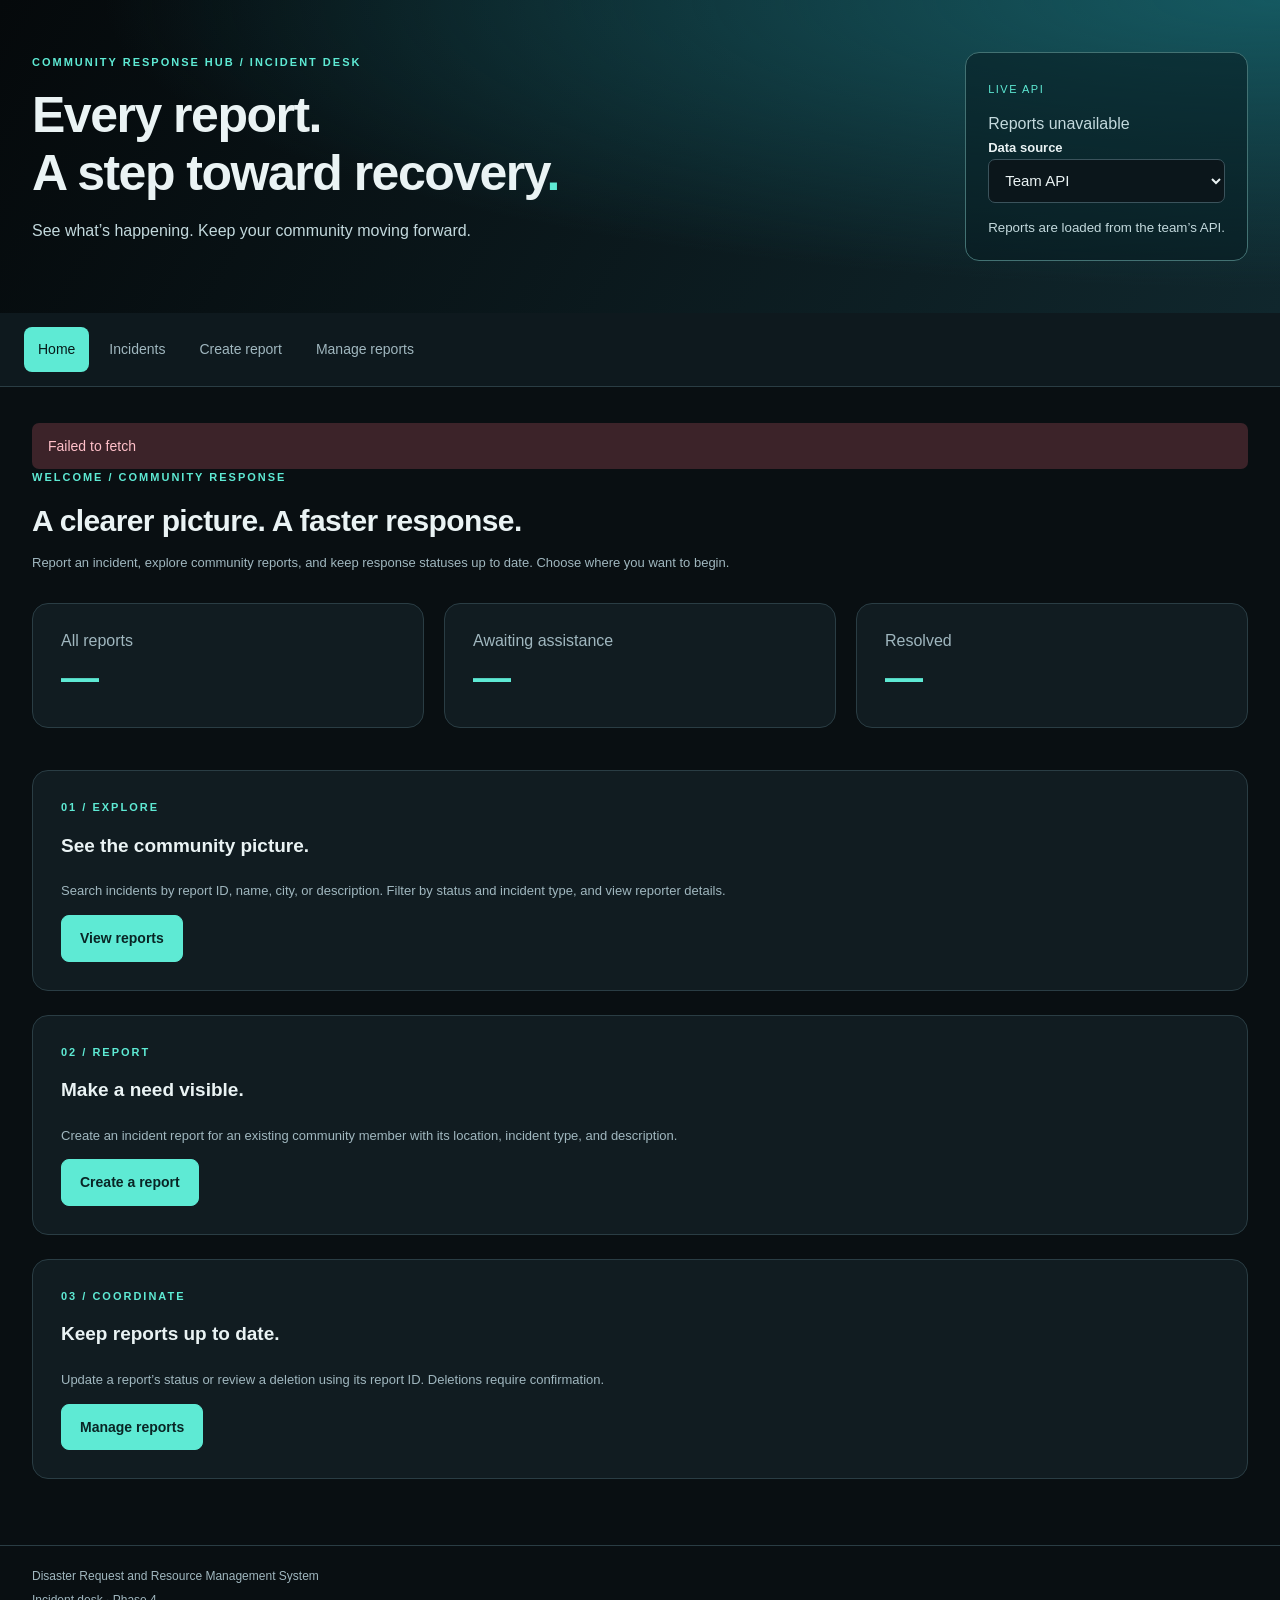
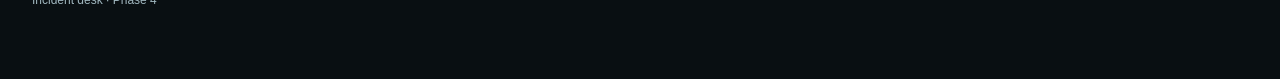
==== frontend/index.html @ 05383201 "Update index.html" ====
<!doctype html>
<html lang="en">
<head>
  <meta charset="UTF-8" />
  <meta name="viewport" content="width=device-width, initial-scale=1" />
  <meta name="color-scheme" content="dark" />
  <title>Disaster Response | Incident Desk</title>
  <link rel="stylesheet" href="style.css" />
  <script type="module" src="main.js"></script>
</head>

<body>
  <a href="#main" class="skip-link">Skip to content</a>

  <header class="hero">
    <div class="hero-inner">
      <div>
        <p class="eyebrow">COMMUNITY RESPONSE HUB / INCIDENT DESK</p>
        <h1>Every report.<br />A step toward recovery<span>.</span></h1>
        <p>See what’s happening. Keep your community moving forward.</p>
      </div>

      <div class="mode-card">
        <span id="mode-badge" class="mode-badge">LIVE API</span>
        <p id="connection" role="status">Connecting…</p>
        <label for="mode">Data source</label>
        <select id="mode">
          <option value="live">Team API</option>
          <option value="demo">Sample preview</option>
        </select>
        <small id="mode-note">Reports are loaded from the team’s API.</small>
      </div>
    </div>
  </header>

  <nav class="navigation" aria-label="Main navigation">
    <div class="nav-inner">
      <button data-screen="home" aria-current="page">Home</button>
      <button data-screen="browse">Incidents</button>
      <button data-screen="create">Create report</button>
      <button data-screen="manage">Manage reports</button>
    </div>
  </nav>

  <main id="main" tabindex="-1">
    <p id="notice" class="message" role="status" hidden></p>
    <p id="error" class="message error" role="alert" hidden></p>

    <!-- HOME -->
    <section id="home" class="screen" aria-labelledby="home-title">
      <p class="eyebrow">WELCOME / COMMUNITY RESPONSE</p>
      <h2 id="home-title">A clearer picture. A faster response.</h2>
      <p class="home-intro muted">
        Report an incident, explore community reports, and keep response
        statuses up to date. Choose where you want to begin.
      </p>

      <div class="stats-grid" aria-label="Incident overview">
        <div class="stat-card">
          <span>All reports</span>
          <strong id="total">—</strong>
        </div>
        <div class="stat-card">
          <span>Awaiting assistance</span>
          <strong id="pending">—</strong>
        </div>
        <div class="stat-card">
          <span>Resolved</span>
          <strong id="resolved">—</strong>
        </div>
      </div>

      <div class="home-actions">
        <article class="panel home-action">
          <p class="eyebrow">01 / EXPLORE</p>
          <h3>See the community picture.</h3>
          <p class="muted">
            Search incidents by report ID, name, city, or description.
            Filter by status and incident type, and view reporter details.
          </p>
          <button class="primary-button" data-screen="browse">
            View reports
          </button>
        </article>

        <article class="panel home-action">
          <p class="eyebrow">02 / REPORT</p>
          <h3>Make a need visible.</h3>
          <p class="muted">
            Create an incident report for an existing community member
            with its location, incident type, and description.
          </p>
          <button class="primary-button" data-screen="create">
            Create a report
          </button>
        </article>

        <article class="panel home-action">
          <p class="eyebrow">03 / COORDINATE</p>
          <h3>Keep reports up to date.</h3>
          <p class="muted">
            Update a report’s status or review a deletion using its
            report ID. Deletions require confirmation.
          </p>
          <button class="primary-button" data-screen="manage">
            Manage reports
          </button>
        </article>
      </div>
    </section>

    <!-- READ AND SEARCH -->
    <section id="browse" class="screen" hidden>
      <div class="section-heading">
        <div>
          <p class="eyebrow">01 / COMMUNITY OVERVIEW</p>
          <h2>Incident reports</h2>
          <p class="muted">
            Reports and the community members behind them.
          </p>
        </div>
        <button id="refresh" class="secondary-button">
          Refresh reports
        </button>
      </div>

      <form id="filters" class="filter-bar">
        <label>
          Search reports
          <input
            id="query"
            type="search"
            placeholder="Report ID, name, city or description"
          />
        </label>

        <label>
          Status
          <select id="status-filter">
            <option value="">All statuses</option>
          </select>
        </label>

        <label>
          Incident type
          <select id="type-filter">
            <option value="">All types</option>
          </select>
        </label>

        <button type="reset" class="secondary-button">Clear</button>
      </form>

      <p id="count" class="muted" aria-live="polite"></p>

      <div class="table-wrap">
        <table>
          <caption class="sr-only">
            Incident reports with community member details
          </caption>
          <thead>
            <tr>
              <th>Report</th>
              <th>Community member</th>
              <th>Location</th>
              <th>Status</th>
              <th>Actions</th>
            </tr>
          </thead>
          <tbody id="rows"></tbody>
        </table>
      </div>
    </section>

    <!-- CREATE -->
    <section id="create" class="screen" hidden>
      <p class="eyebrow">02 / REPORT AN INCIDENT</p>
      <h2>Make it visible.</h2>
      <p class="muted">
        Choose an existing community member and tell us where help is needed.
      </p>
      <p class="write-note message"></p>

      <form id="create-form" class="panel">
        <div class="form-grid">
          <label>
            Community member
            <select name="member_id" id="member" required>
              <option value="">Loading members…</option>
            </select>
          </label>

          <label>
            Incident type
            <select name="type" id="create-type" required></select>
          </label>

          <label>
            Street address
            <input
              name="address"
              required
              maxlength="300"
              autocomplete="street-address"
            />
          </label>

          <label>
            City
            <input
              name="city"
              required
              maxlength="100"
              autocomplete="address-level2"
            />
          </label>

          <label>
            State
            <input
              name="state"
              required
              maxlength="100"
              autocomplete="address-level1"
            />
          </label>

          <label>
            Latitude
            <input
              name="latitude"
              type="number"
              step="any"
              min="-90"
              max="90"
              required
              placeholder="37.2296"
            />
          </label>

          <label>
            Longitude
            <input
              name="longitude"
              type="number"
              step="any"
              min="-180"
              max="180"
              required
              placeholder="-80.4139"
            />
          </label>

          <label>
            Image URL (optional)
            <input
              name="image_url"
              type="url"
              placeholder="https://example.com/photo.jpg"
            />
          </label>

          <label class="full">
            Description
            <textarea
              name="description"
              required
              maxlength="5000"
              rows="4"
            ></textarea>
          </label>
        </div>

        <p class="muted">
          New reports start as Pending Assistance.
          Coordinates use decimal degrees.
        </p>

        <button type="submit" class="primary-button" data-write>
          Create report
        </button>
      </form>
    </section>

    <!-- UPDATE AND DELETE -->
    <section id="manage" class="screen" hidden>
      <p class="eyebrow">03 / COORDINATOR WORKSPACE</p>
      <h2>Keep the response moving.</h2>
      <p class="muted">
        Update a report’s status or delete a report using its ID.
      </p>
      <p class="write-note message"></p>

      <div class="manage-grid">
        <form id="update-form" class="panel">
          <h3>Update report status</h3>

          <label>
            Report ID
            <input
              name="report_id"
              type="number"
              min="1"
              step="1"
              required
            />
          </label>

          <label>
            New status
            <select name="status" id="update-status" required></select>
          </label>

          <p class="muted">Only the status will change.</p>

          <button type="submit" class="primary-button" data-write>
            Save status
          </button>
        </form>

        <form id="delete-form" class="panel danger-panel">
          <h3>Delete a report</h3>

          <label>
            Report ID
            <input
              name="report_id"
              type="number"
              min="1"
              step="1"
              required
            />
          </label>

          <p class="muted">
            Deletion also removes linked help requests under the current
            database rules. You’ll confirm before deleting.
          </p>

          <button type="submit" class="delete-button" data-write>
            Review deletion
          </button>
        </form>
      </div>
    </section>

    <noscript>
      <p class="message error">
        Enable JavaScript to use the incident desk.
      </p>
    </noscript>
  </main>

  <!-- REPORT DETAILS -->
  <dialog id="details" aria-labelledby="details-title">
    <div class="dialog-heading">
      <h2 id="details-title">Report details</h2>
      <button id="close-details" class="secondary-button">Close</button>
    </div>
    <div id="details-body"></div>
  </dialog>

  <!-- DELETE CONFIRMATION -->
  <dialog id="confirm" aria-labelledby="confirm-title">
    <p class="eyebrow">PLEASE CONFIRM</p>
    <h2 id="confirm-title">Delete incident report?</h2>
    <p id="delete-description"></p>
    <p>Linked help requests will also be deleted. This cannot be undone.</p>
    <p id="delete-error" class="message error" role="alert" hidden></p>

    <div class="form-actions">
      <button id="cancel-delete" class="secondary-button" autofocus>
        Cancel
      </button>
      <button id="confirm-delete" class="delete-button">
        Delete report
      </button>
    </div>
  </dialog>

  <footer>
    <p>Disaster Request and Resource Management System</p>
    <p id="footer-mode">Incident desk · Phase 4</p>
  </footer>
</body>
</html>
---- frontend/style.css ----
:root {
  color-scheme: dark;
  --bg: #090f12;
  --surface: #111c21;
  --border: #2a3d44;
  --text: #eaf3f4;
  --muted: #a0b7bf;
  --teal: #5eead4;
}
* {
  box-sizing: border-box;
}
body {
  margin: 0;
  background: var(--bg);
  color: var(--text);
  font:
    16px/1.6 "Segoe UI",
    Arial,
    sans-serif;
}
button,
input,
select,
textarea {
  font: inherit;
}
button {
  cursor: pointer;
}
a {
  color: var(--teal);
}
button:focus-visible,
input:focus-visible,
select:focus-visible,
textarea:focus-visible,
a:focus-visible {
  outline: 3px solid var(--teal);
  outline-offset: 4px;
}
[hidden] {
  display: none !important;
}
.skip-link {
  position: absolute;
  top: -100px;
  left: 16px;
  background: var(--surface);
  padding: 12px;
  z-index: 10;
}
.skip-link:focus {
  top: 12px;
}
.hero {
  background:
    radial-gradient(ellipse at 100% 0%, #155961, transparent 65%),
    linear-gradient(120deg, #05090b, #10272d);
}
.hero-inner {
  max-width: 1280px;
  margin: auto;
  padding: 52px 32px;
  display: flex;
  align-items: center;
  justify-content: space-between;
  gap: 36px;
}
.eyebrow {
  font-size: 11px;
  font-weight: 700;
  letter-spacing: 2px;
  color: var(--teal);
  margin: 0 0 14px;
}
.hero h1 {
  font-size: clamp(32px, 4vw, 50px);
  letter-spacing: -1.5px;
  line-height: 1.16;
  margin: 0;
}
.hero h1 span {
  color: var(--teal);
}
.hero p:not(.eyebrow) {
  color: #c3d9dd;
  max-width: 570px;
}
.mode-card {
  min-width: 225px;
  padding: 22px;
  border: 1px solid #437273;
  border-radius: 14px;
  background: #071b2190;
}
.mode-card p {
  margin: 10px 0 2px;
}
.mode-card small {
  display: block;
  color: #c3d9dd;
}
.mode-badge {
  color: var(--teal);
  font-size: 11px;
  letter-spacing: 1.5px;
}
.mode-card .text-button {
  padding: 10px 0 0;
}
.navigation {
  background: #0e191e;
  border-bottom: 1px solid var(--border);
}
.nav-inner {
  max-width: 1280px;
  margin: auto;
  padding: 14px 24px;
  display: flex;
  flex-wrap: wrap;
  gap: 6px;
}
.navigation button {
  border: 0;
  border-radius: 8px;
  background: transparent;
  color: var(--muted);
  padding: 11px 14px;
  font-size: 14px;
}
.navigation button:hover {
  background: #183137;
  color: var(--text);
}
.navigation button.active {
  background: #173c3c;
  color: var(--teal);
  font-weight: 600;
}
main {
  max-width: 1280px;
  margin: 36px auto;
  padding: 0 32px;
  min-height: 360px;
}
.section-heading,
.panel-heading {
  display: flex;
  justify-content: space-between;
  align-items: center;
  gap: 24px;
  flex-wrap: wrap;
  margin-bottom: 24px;
}
.section-heading .eyebrow {
  margin-bottom: 7px;
}
h2 {
  font-size: 28px;
  line-height: 1.3;
  letter-spacing: -0.6px;
  margin: 0 0 8px;
}
h3 {
  font-size: 19px;
  margin: 0 0 20px;
}
.section-heading p:not(.eyebrow) {
  color: var(--muted);
  margin: 0;
}
.panel {
  padding: 28px;
  margin-top: 24px;
  border: 1px solid var(--border);
  border-radius: 14px;
  background: var(--surface);
  min-width: 0;
  overflow-wrap: anywhere;
}
.panel-heading h3 {
  margin: 0;
}
.two-columns,
.post-grid {
  display: grid;
  grid-template-columns: 1fr 1fr;
  gap: 24px;
}
.two-columns .panel,
.post-grid .panel {
  margin-top: 0;
}
.post-grid {
  margin-top: 24px;
}
.stats {
  display: grid;
  grid-template-columns: repeat(4, 1fr);
  gap: 16px;
}
.stat {
  padding: 22px;
  border: 1px solid var(--border);
  border-radius: 12px;
  background: var(--surface);
}
.stat strong {
  display: block;
  font-size: 30px;
  line-height: 1.3;
  font-variant-numeric: tabular-nums;
}
.stat span {
  color: var(--muted);
  font-size: 13px;
}
.primary-button,
.secondary-button,
.delete-button {
  padding: 11px 18px;
  border-radius: 8px;
  font-size: 14px;
  font-weight: 600;
  min-height: 44px;
}
.primary-button {
  background: var(--teal);
  color: #092525;
  border: 1px solid var(--teal);
}
.primary-button:hover {
  background: #a2f7e7;
}
.secondary-button {
  background: #16272d;
  border: 1px solid #3d5961;
  color: #b8eae2;
}
.secondary-button:hover {
  background: #244149;
}
.delete-button {
  background: #3a2027;
  border: 1px solid #854c57;
  color: #ffd0d5;
}
.delete-button:hover {
  background: #502b33;
}
.text-button {
  background: none;
  border: 0;
  color: var(--teal);
  padding: 8px;
  font-size: 13px;
  min-height: 36px;
}
button:disabled {
  opacity: 0.45;
  cursor: not-allowed;
}
.form-actions {
  display: flex;
  gap: 12px;
  flex-wrap: wrap;
  align-items: center;
}
label {
  display: flex;
  flex-direction: column;
  gap: 8px;
  font-size: 13px;
  font-weight: 600;
  min-width: 0;
}
input,
select,
textarea {
  width: 100%;
  min-width: 0;
  border: 1px solid #3b535c;
  background: #0b161b;
  border-radius: 7px;
  color: var(--text);
  padding: 11px 12px;
  font-size: 15px;
  font-weight: 400;
  min-height: 44px;
}
input::placeholder,
textarea::placeholder {
  color: #93aab3;
}
textarea {
  resize: vertical;
}
.form-grid {
  display: grid;
  grid-template-columns: repeat(2, minmax(0, 1fr));
  gap: 20px;
  margin-bottom: 22px;
}
.full-width {
  grid-column: 1/-1;
}
fieldset {
  border: 0;
  padding: 0;
  margin: 0 0 28px;
}
legend {
  font-size: 17px;
  font-weight: 600;
  margin-bottom: 18px;
  padding: 0;
}
.filters {
  display: flex;
  align-items: flex-end;
  flex-wrap: wrap;
  gap: 16px;
  margin-bottom: 20px;
}
.filters label {
  flex: 1 1 170px;
}
.filters label:first-child {
  flex: 2 1 240px;
}
.checkbox-label {
  flex-direction: row;
  align-items: center;
  gap: 10px;
  margin: 16px 0;
}
.checkbox-label input {
  width: 18px;
  height: 18px;
  min-height: 0;
  accent-color: var(--teal);
}
.compact-label {
  min-width: 200px;
}
.muted,
.post-meta {
  color: var(--muted);
  font-size: 13px;
}
.message {
  padding: 12px 16px;
  border-radius: 7px;
  background: #14382f;
  color: #a0f5d6;
  font-size: 14px;
  margin: 18px 0 0;
  overflow-wrap: anywhere;
}
.message.error {
  background: #3c2329;
  color: #ffc0c9;
}
.message:empty {
  display: none;
}
.table-wrapper {
  overflow-x: auto;
}
table {
  width: 100%;
  border-collapse: collapse;
  text-align: left;
  font-size: 14px;
}
th,
td {
  padding: 17px 12px;
  border-bottom: 1px solid var(--border);
  vertical-align: top;
}
th {
  color: var(--muted);
  font-size: 11px;
  text-transform: uppercase;
  letter-spacing: 0.7px;
}
td small {
  display: block;
  color: var(--muted);
  margin-top: 4px;
}
tbody tr:hover {
  background: #172930;
}
tbody tr:last-child td {
  border-bottom: 0;
}
.status {
  display: inline-block;
  padding: 5px 9px;
  border-radius: 5px;
  font-size: 11px;
  font-weight: 600;
}
.status-pending {
  background: #48361b;
  color: #ffe0a0;
}
.status-requested {
  background: #203c54;
  color: #bce0ff;
}
.status-responding {
  background: #392e52;
  color: #e1d0ff;
}
.status-resolved {
  background: #163e34;
  color: #8ef0d4;
}
.empty {
  color: var(--muted);
  padding: 24px 0;
}
.post-content {
  white-space: pre-wrap;
}
dialog {
  color: var(--text);
  background: var(--surface);
  border: 1px solid #47616a;
  border-radius: 16px;
  padding: 28px;
  width: min(680px, calc(100% - 32px));
  max-height: 85vh;
  overflow: auto;
  box-shadow: 0 24px 90px #0008;
}
dialog::backdrop {
  background: #000a;
  backdrop-filter: blur(3px);
}
.dialog-heading {
  display: flex;
  justify-content: space-between;
  align-items: center;
  gap: 20px;
  margin-bottom: 20px;
}
.dialog-heading h2 {
  font-size: 22px;
  margin: 0;
}
.details-list {
  display: grid;
  grid-template-columns: 150px 1fr;
  gap: 12px 18px;
  margin: 0;
}
.details-list dt {
  color: var(--muted);
  font-size: 13px;
}
.details-list dd {
  margin: 0;
  overflow-wrap: anywhere;
  white-space: pre-wrap;
}
.detail-section {
  margin-top: 24px;
  padding-top: 18px;
  border-top: 1px solid var(--border);
}
footer {
  max-width: 1280px;
  margin: 36px auto;
  padding: 16px 32px 28px;
  border-top: 1px solid var(--border);
  color: var(--muted);
  font-size: 12px;
}
footer p {
  margin: 5px 0;
}
@media (max-width: 950px) {
  .hero-inner {
    padding: 36px 24px;
    gap: 24px;
  }
  .mode-card {
    min-width: 200px;
  }
  .stats {
    grid-template-columns: repeat(2, 1fr);
  }
  .two-columns {
    grid-template-columns: 1fr;
  }
  .nav-inner {
    padding: 12px 16px;
  }
  main {
    padding: 0 24px;
  }
}
@media (max-width: 650px) {
  .hero-inner {
    flex-direction: column;
    align-items: flex-start;
    padding: 32px 20px;
  }
  .mode-card {
    width: 100%;
  }
  .hero h1 {
    font-size: 34px;
  }
  .navigation button {
    padding: 10px 12px;
    min-height: 44px;
  }
  main {
    padding: 0 16px;
    margin-top: 28px;
  }
  h2 {
    font-size: 24px;
  }
  .panel {
    padding: 20px;
  }
  .post-grid,
  .form-grid {
    grid-template-columns: 1fr;
  }
  .stats {
    gap: 10px;
  }
  .stat {
    padding: 16px;
  }
  .filters {
    flex-direction: column;
    align-items: stretch;
  }
  .filters label,
  .filters label:first-child {
    flex: auto;
  }
  .compact-label {
    width: 100%;
    min-width: 0;
  }
  input,
  select,
  textarea {
    font-size: 16px;
  }
  .details-list {
    grid-template-columns: 1fr;
    gap: 4px;
  }
  .details-list dd {
    margin-bottom: 12px;
  }
  dialog {
    padding: 20px;
  }
  th,
  td {
    padding: 14px 10px;
  }
  footer {
    padding: 16px;
  }
  .dialog-heading {
    align-items: flex-start;
  }
}
/* Keep tables readable as stacked records on small screens. */
@media (max-width: 650px) {
  table,
  tbody {
    display: block;
    width: 100%;
  }
  thead {
    position: absolute;
    width: 1px;
    height: 1px;
    overflow: hidden;
    clip-path: inset(50%);
  }
  tbody tr {
    display: block;
    margin: 0 0 18px;
    padding: 8px 0;
    border-bottom: 1px solid var(--border);
  }
  tbody tr:last-child {
    margin-bottom: 0;
    border-bottom: 0;
  }
  td {
    display: grid;
    grid-template-columns: 100px minmax(0, 1fr);
    align-items: start;
    gap: 12px;
    border: 0;
    padding: 8px 0;
    overflow-wrap: anywhere;
  }
  td::before {
    content: attr(data-label);
    font-size: 11px;
    letter-spacing: 0.5px;
    color: var(--muted);
    text-transform: uppercase;
  }
  td .status,
  td button {
    justify-self: start;
    max-width: 100%;
  }
}
/* Phase 4 incident desk */
.stats-grid {
  display: grid;
  grid-template-columns: repeat(3, 1fr);
  gap: 20px;
  margin: 30px 0 42px;
}
.stat-card {
  padding: 24px 28px;
  background: var(--surface);
  border: 1px solid var(--border);
  border-radius: 16px;
}
.stat-card span {
  display: block;
  color: var(--muted);
}
.stat-card strong {
  display: block;
  font-size: 38px;
  color: var(--teal);
  line-height: 1.3;
}
.section-heading {
  display: flex;
  justify-content: space-between;
  align-items: center;
  gap: 20px;
  margin-bottom: 24px;
}
.section-heading h2 {
  margin: 0;
}
.filter-bar {
  display: grid;
  grid-template-columns: 2fr 1fr 1fr auto;
  align-items: end;
  gap: 16px;
  margin: 24px 0;
}
.filter-bar label,
.panel label,
.mode-card label {
  display: flex;
  flex-direction: column;
  gap: 8px;
}
.manage-grid {
  display: grid;
  grid-template-columns: 1fr 1fr;
  gap: 24px;
}
.panel {
  padding: 28px;
  border: 1px solid var(--border);
  border-radius: 16px;
  background: var(--surface);
}
.panel label {
  margin-bottom: 20px;
}
.form-grid {
  display: grid;
  grid-template-columns: 1fr 1fr;
  gap: 0 24px;
}
.full {
  grid-column: 1/-1;
}
.danger-panel {
  border-color: #724047;
}
.mode-card select {
  width: 100%;
  margin-bottom: 14px;
}
.mode-card small {
  display: block;
}
.table-wrap {
  overflow: auto;
}
td small {
  display: block;
  color: var(--muted);
}
td button {
  margin: 3px;
}
.muted {
  color: var(--muted);
}
button:disabled {
  opacity: 0.5;
  cursor: not-allowed;
}
.screen h2 {
  font-size: 30px;
}
.sr-only {
  position: absolute;
  width: 1px;
  height: 1px;
  padding: 0;
  margin: -1px;
  overflow: hidden;
  clip: rect(0, 0, 0, 0);
  white-space: nowrap;
  border: 0;
}
.details-list {
  display: grid;
  grid-template-columns: 130px 1fr;
  gap: 12px;
}
.details-list dt {
  color: var(--muted);
}
.details-list dd {
  margin: 0;
  overflow-wrap: anywhere;
}
.message {
  overflow-wrap: anywhere;
}
.message.success {
  border-color: #32bca6;
  color: #b7f8e9;
}
.screen {
  padding-bottom: 30px;
}
.navigation button[aria-current="page"] {
  background: var(--teal);
  color: #071b1a;
}
.status-chip {
  display: inline-block;
  border-radius: 99px;
  padding: 5px 10px;
  border: 1px solid #36595a;
  background: #123134;
  color: #a1f5e4;
  font-size: 13px;
}
.status-chip.resolved {
  background: #203a2f;
  color: #a7efbb;
}
.empty {
  text-align: center;
  padding: 40px;
  color: var(--muted);
}
@media (max-width: 800px) {
  .filter-bar {
    grid-template-columns: 1fr 1fr;
  }
  .manage-grid {
    grid-template-columns: 1fr;
  }
  .section-heading {
    align-items: flex-start;
  }
  .stats-grid {
    gap: 10px;
  }
  .stat-card {
    padding: 16px;
  }
  .stat-card strong {
    font-size: 30px;
  }
}
@media (max-width: 650px) {
  .stats-grid {
    grid-template-columns: 1fr;
  }
  .stat-card {
    display: flex;
    align-items: center;
    justify-content: space-between;
  }
  .filter-bar,
  .form-grid {
    grid-template-columns: 1fr;
  }
  .section-heading {
    flex-direction: column;
  }
  .details-list {
    grid-template-columns: 1fr;
    gap: 6px;
  }
  .details-list dd {
    margin-bottom: 12px;
  }
  .panel {
    padding: 20px;
  }
  .table-wrap {
    overflow: visible;
  }
  table,
  tbody,
  tr,
  td {
    display: block;
  }
  thead {
    display: none;
  }
  tr {
    margin: 14px 0;
    border: 1px solid var(--border);
    border-radius: 12px;
  }
  td {
    display: grid;
    grid-template-columns: 100px minmax(0, 1fr);
    gap: 12px;
    overflow-wrap: anywhere;
  }
  td::before {
    content: attr(data-label);
    color: var(--muted);
    font-weight: 600;
  }
  td.empty {
    display: block;
  }
  td.empty::before {
    content: none;
  }
}
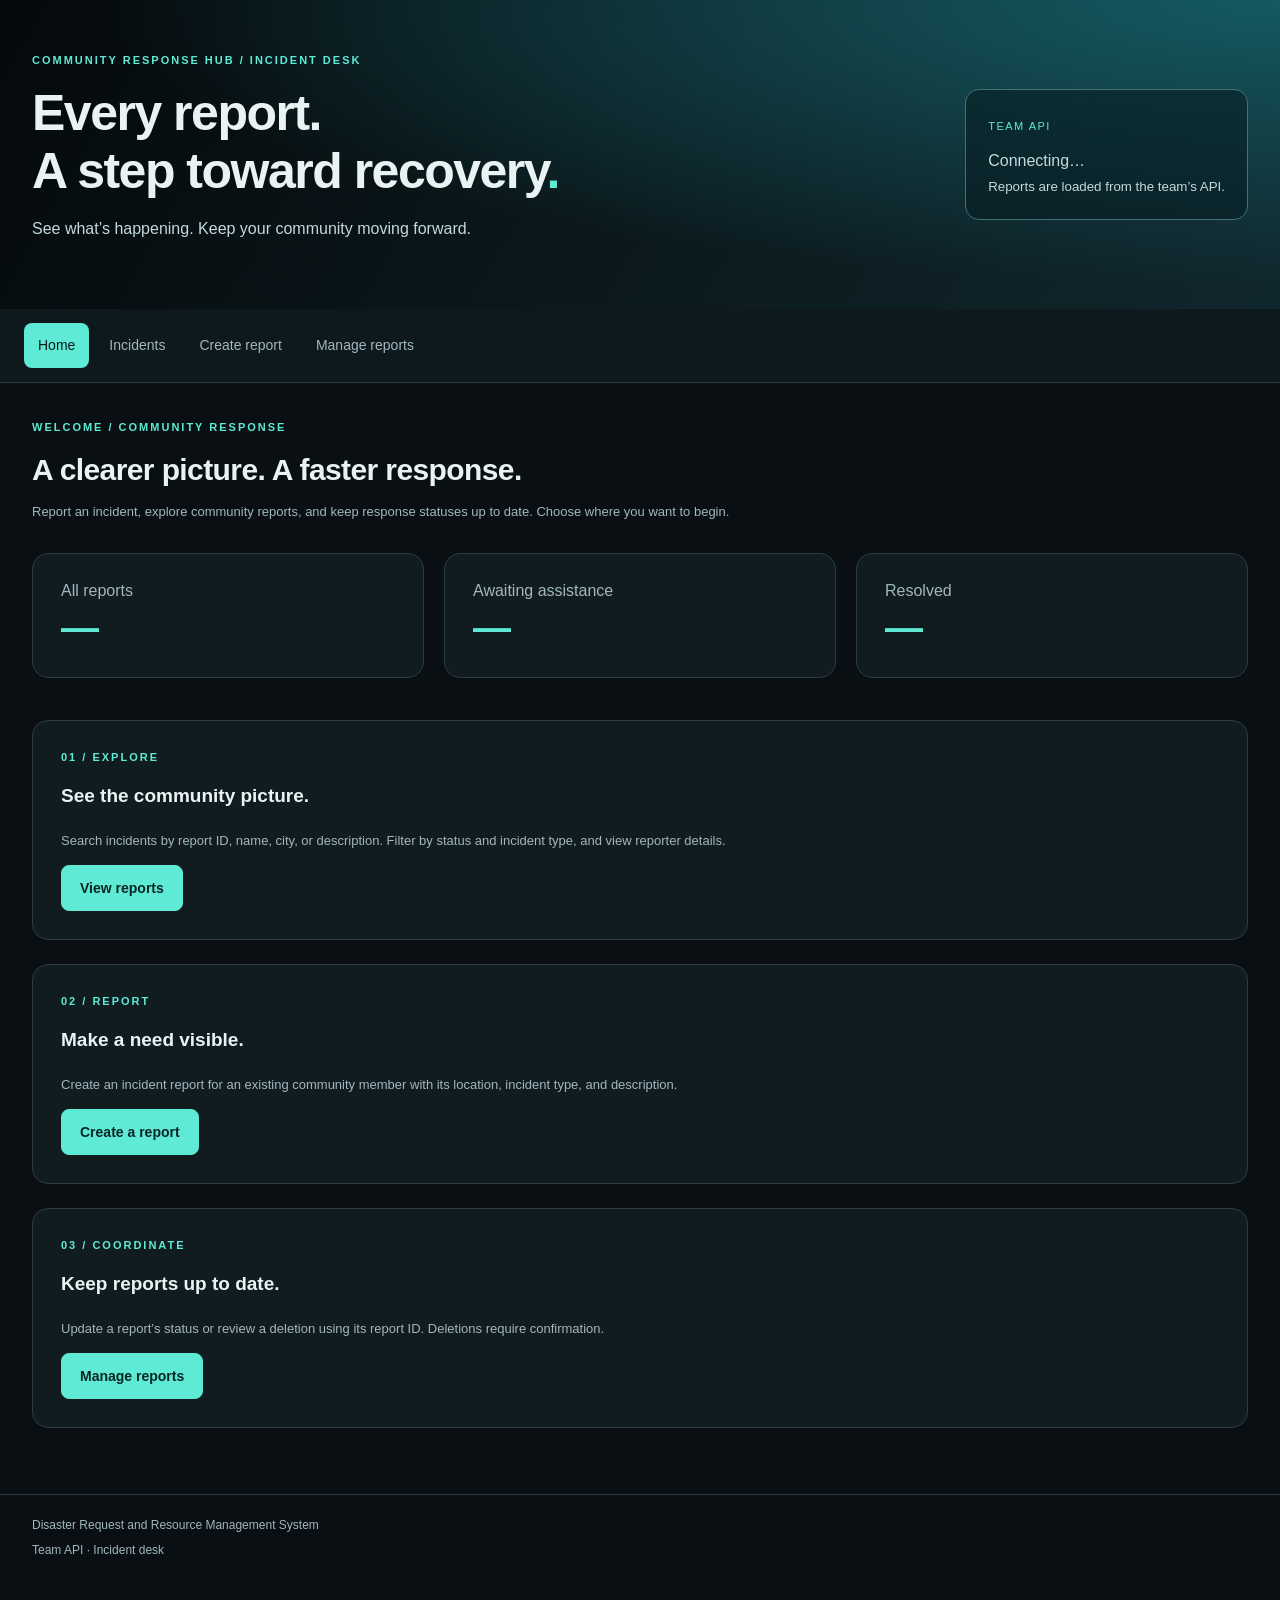
==== commit 66a8aecb: "Update index.html" ====
--- a/frontend/index.html
+++ b/frontend/index.html
@@ -21,14 +21,9 @@
       </div>
 
       <div class="mode-card">
-        <span id="mode-badge" class="mode-badge">LIVE API</span>
+        <span class="mode-badge">TEAM API</span>
         <p id="connection" role="status">Connecting…</p>
-        <label for="mode">Data source</label>
-        <select id="mode">
-          <option value="live">Team API</option>
-          <option value="demo">Sample preview</option>
-        </select>
-        <small id="mode-note">Reports are loaded from the team’s API.</small>
+        <small>Reports are loaded from the team’s API.</small>
       </div>
     </div>
   </header>
@@ -46,7 +41,6 @@
     <p id="notice" class="message" role="status" hidden></p>
     <p id="error" class="message error" role="alert" hidden></p>
 
-    <!-- HOME -->
     <section id="home" class="screen" aria-labelledby="home-title">
       <p class="eyebrow">WELCOME / COMMUNITY RESPONSE</p>
       <h2 id="home-title">A clearer picture. A faster response.</h2>
@@ -109,7 +103,6 @@
       </div>
     </section>
 
-    <!-- READ AND SEARCH -->
     <section id="browse" class="screen" hidden>
       <div class="section-heading">
         <div>
@@ -133,21 +126,18 @@
             placeholder="Report ID, name, city or description"
           />
         </label>
-
         <label>
           Status
           <select id="status-filter">
             <option value="">All statuses</option>
           </select>
         </label>
-
         <label>
           Incident type
           <select id="type-filter">
             <option value="">All types</option>
           </select>
         </label>
-
         <button type="reset" class="secondary-button">Clear</button>
       </form>
 
@@ -172,7 +162,6 @@
       </div>
     </section>
 
-    <!-- CREATE -->
     <section id="create" class="screen" hidden>
       <p class="eyebrow">02 / REPORT AN INCIDENT</p>
       <h2>Make it visible.</h2>
@@ -189,85 +178,44 @@
               <option value="">Loading members…</option>
             </select>
           </label>
-
           <label>
             Incident type
             <select name="type" id="create-type" required></select>
           </label>
-
           <label>
             Street address
-            <input
-              name="address"
-              required
-              maxlength="300"
-              autocomplete="street-address"
-            />
-          </label>
-
+            <input name="address" required maxlength="300"
+              autocomplete="street-address" />
+          </label>
           <label>
             City
-            <input
-              name="city"
-              required
-              maxlength="100"
-              autocomplete="address-level2"
-            />
-          </label>
-
+            <input name="city" required maxlength="100"
+              autocomplete="address-level2" />
+          </label>
           <label>
             State
-            <input
-              name="state"
-              required
-              maxlength="100"
-              autocomplete="address-level1"
-            />
-          </label>
-
+            <input name="state" required maxlength="100"
+              autocomplete="address-level1" />
+          </label>
           <label>
             Latitude
-            <input
-              name="latitude"
-              type="number"
-              step="any"
-              min="-90"
-              max="90"
-              required
-              placeholder="37.2296"
-            />
-          </label>
-
+            <input name="latitude" type="number" step="any"
+              min="-90" max="90" required placeholder="37.2296" />
+          </label>
           <label>
             Longitude
-            <input
-              name="longitude"
-              type="number"
-              step="any"
-              min="-180"
-              max="180"
-              required
-              placeholder="-80.4139"
-            />
-          </label>
-
+            <input name="longitude" type="number" step="any"
+              min="-180" max="180" required placeholder="-80.4139" />
+          </label>
           <label>
             Image URL (optional)
-            <input
-              name="image_url"
-              type="url"
-              placeholder="https://example.com/photo.jpg"
-            />
-          </label>
-
+            <input name="image_url" type="url"
+              placeholder="https://example.com/photo.jpg" />
+          </label>
           <label class="full">
             Description
-            <textarea
-              name="description"
-              required
-              maxlength="5000"
-              rows="4"
-            ></textarea>
+            <textarea name="description" required
+              maxlength="5000" rows="4"></textarea>
           </label>
         </div>
 
@@ -275,14 +223,12 @@
           New reports start as Pending Assistance.
           Coordinates use decimal degrees.
         </p>
-
         <button type="submit" class="primary-button" data-write>
           Create report
         </button>
       </form>
     </section>
 
-    <!-- UPDATE AND DELETE -->
     <section id="manage" class="screen" hidden>
       <p class="eyebrow">03 / COORDINATOR WORKSPACE</p>
       <h2>Keep the response moving.</h2>
@@ -294,25 +240,16 @@
       <div class="manage-grid">
         <form id="update-form" class="panel">
           <h3>Update report status</h3>
-
           <label>
             Report ID
-            <input
-              name="report_id"
-              type="number"
-              min="1"
-              step="1"
-              required
-            />
-          </label>
-
+            <input name="report_id" type="number"
+              min="1" step="1" required />
+          </label>
           <label>
             New status
             <select name="status" id="update-status" required></select>
           </label>
-
           <p class="muted">Only the status will change.</p>
-
           <button type="submit" class="primary-button" data-write>
             Save status
           </button>
@@ -320,23 +257,15 @@
 
         <form id="delete-form" class="panel danger-panel">
           <h3>Delete a report</h3>
-
           <label>
             Report ID
-            <input
-              name="report_id"
-              type="number"
-              min="1"
-              step="1"
-              required
-            />
-          </label>
-
+            <input name="report_id" type="number"
+              min="1" step="1" required />
+          </label>
           <p class="muted">
             Deletion also removes linked help requests under the current
             database rules. You’ll confirm before deleting.
           </p>
-
           <button type="submit" class="delete-button" data-write>
             Review deletion
           </button>
@@ -351,7 +280,6 @@
     </noscript>
   </main>
 
-  <!-- REPORT DETAILS -->
   <dialog id="details" aria-labelledby="details-title">
     <div class="dialog-heading">
       <h2 id="details-title">Report details</h2>
@@ -360,14 +288,12 @@
     <div id="details-body"></div>
   </dialog>
 
-  <!-- DELETE CONFIRMATION -->
   <dialog id="confirm" aria-labelledby="confirm-title">
     <p class="eyebrow">PLEASE CONFIRM</p>
     <h2 id="confirm-title">Delete incident report?</h2>
     <p id="delete-description"></p>
     <p>Linked help requests will also be deleted. This cannot be undone.</p>
     <p id="delete-error" class="message error" role="alert" hidden></p>
-
     <div class="form-actions">
       <button id="cancel-delete" class="secondary-button" autofocus>
         Cancel
@@ -380,7 +306,7 @@
 
   <footer>
     <p>Disaster Request and Resource Management System</p>
-    <p id="footer-mode">Incident desk · Phase 4</p>
+    <p id="footer-mode">Team API · Incident desk</p>
   </footer>
 </body>
 </html>
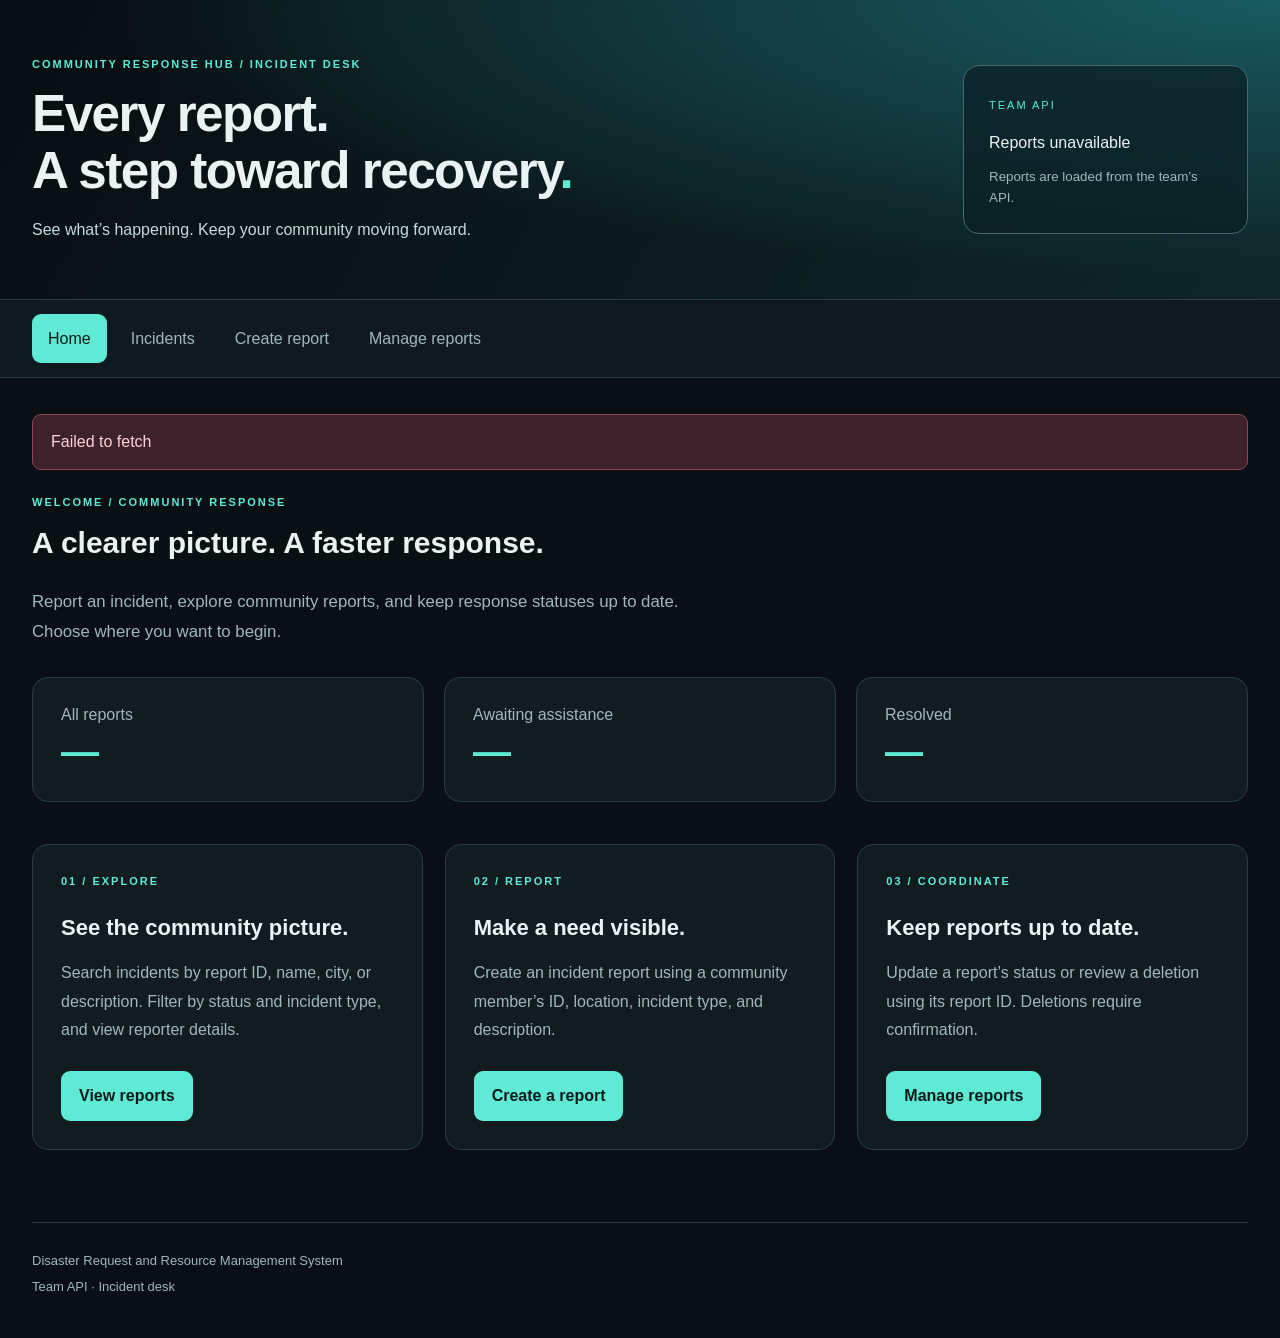
==== commit d846606d: "Update index.html" ====
--- a/frontend/index.html
+++ b/frontend/index.html
@@ -41,9 +41,11 @@
     <p id="notice" class="message" role="status" hidden></p>
     <p id="error" class="message error" role="alert" hidden></p>
 
+    <!-- HOME -->
     <section id="home" class="screen" aria-labelledby="home-title">
       <p class="eyebrow">WELCOME / COMMUNITY RESPONSE</p>
       <h2 id="home-title">A clearer picture. A faster response.</h2>
+
       <p class="home-intro muted">
         Report an incident, explore community reports, and keep response
         statuses up to date. Choose where you want to begin.
@@ -54,10 +56,12 @@
           <span>All reports</span>
           <strong id="total">—</strong>
         </div>
+
         <div class="stat-card">
           <span>Awaiting assistance</span>
           <strong id="pending">—</strong>
         </div>
+
         <div class="stat-card">
           <span>Resolved</span>
           <strong id="resolved">—</strong>
@@ -68,10 +72,12 @@
         <article class="panel home-action">
           <p class="eyebrow">01 / EXPLORE</p>
           <h3>See the community picture.</h3>
+
           <p class="muted">
             Search incidents by report ID, name, city, or description.
             Filter by status and incident type, and view reporter details.
           </p>
+
           <button class="primary-button" data-screen="browse">
             View reports
           </button>
@@ -80,10 +86,12 @@
         <article class="panel home-action">
           <p class="eyebrow">02 / REPORT</p>
           <h3>Make a need visible.</h3>
+
           <p class="muted">
-            Create an incident report for an existing community member
-            with its location, incident type, and description.
+            Create an incident report using a community member’s ID,
+            location, incident type, and description.
           </p>
+
           <button class="primary-button" data-screen="create">
             Create a report
           </button>
@@ -92,10 +100,12 @@
         <article class="panel home-action">
           <p class="eyebrow">03 / COORDINATE</p>
           <h3>Keep reports up to date.</h3>
+
           <p class="muted">
             Update a report’s status or review a deletion using its
             report ID. Deletions require confirmation.
           </p>
+
           <button class="primary-button" data-screen="manage">
             Manage reports
           </button>
@@ -103,15 +113,18 @@
       </div>
     </section>
 
+    <!-- READ AND SEARCH -->
     <section id="browse" class="screen" hidden>
       <div class="section-heading">
         <div>
           <p class="eyebrow">01 / COMMUNITY OVERVIEW</p>
           <h2>Incident reports</h2>
+
           <p class="muted">
             Reports and the community members behind them.
           </p>
         </div>
+
         <button id="refresh" class="secondary-button">
           Refresh reports
         </button>
@@ -126,19 +139,24 @@
             placeholder="Report ID, name, city or description"
           />
         </label>
+
         <label>
           Status
           <select id="status-filter">
             <option value="">All statuses</option>
           </select>
         </label>
+
         <label>
           Incident type
           <select id="type-filter">
             <option value="">All types</option>
           </select>
         </label>
-        <button type="reset" class="secondary-button">Clear</button>
+
+        <button type="reset" class="secondary-button">
+          Clear
+        </button>
       </form>
 
       <p id="count" class="muted" aria-live="polite"></p>
@@ -148,6 +166,7 @@
           <caption class="sr-only">
             Incident reports with community member details
           </caption>
+
           <thead>
             <tr>
               <th>Report</th>
@@ -157,65 +176,120 @@
               <th>Actions</th>
             </tr>
           </thead>
+
           <tbody id="rows"></tbody>
         </table>
       </div>
     </section>
 
+    <!-- CREATE -->
     <section id="create" class="screen" hidden>
       <p class="eyebrow">02 / REPORT AN INCIDENT</p>
       <h2>Make it visible.</h2>
+
       <p class="muted">
-        Choose an existing community member and tell us where help is needed.
+        Enter a community member’s numeric ID and tell us where help is needed.
       </p>
+
       <p class="write-note message"></p>
 
       <form id="create-form" class="panel">
         <div class="form-grid">
           <label>
-            Community member
-            <select name="member_id" id="member" required>
-              <option value="">Loading members…</option>
-            </select>
-          </label>
+            Community member ID
+            <input
+              name="member_id"
+              id="member"
+              type="number"
+              min="1"
+              step="1"
+              required
+              placeholder="Enter member ID"
+            />
+          </label>
+
           <label>
             Incident type
-            <select name="type" id="create-type" required></select>
-          </label>
+            <select
+              name="type"
+              id="create-type"
+              required
+            ></select>
+          </label>
+
           <label>
             Street address
-            <input name="address" required maxlength="300"
-              autocomplete="street-address" />
-          </label>
+            <input
+              name="address"
+              required
+              maxlength="300"
+              autocomplete="street-address"
+            />
+          </label>
+
           <label>
             City
-            <input name="city" required maxlength="100"
-              autocomplete="address-level2" />
-          </label>
+            <input
+              name="city"
+              required
+              maxlength="100"
+              autocomplete="address-level2"
+            />
+          </label>
+
           <label>
             State
-            <input name="state" required maxlength="100"
-              autocomplete="address-level1" />
-          </label>
+            <input
+              name="state"
+              required
+              maxlength="100"
+              autocomplete="address-level1"
+            />
+          </label>
+
           <label>
             Latitude
-            <input name="latitude" type="number" step="any"
-              min="-90" max="90" required placeholder="37.2296" />
-          </label>
+            <input
+              name="latitude"
+              type="number"
+              step="any"
+              min="-90"
+              max="90"
+              required
+              placeholder="37.2296"
+            />
+          </label>
+
           <label>
             Longitude
-            <input name="longitude" type="number" step="any"
-              min="-180" max="180" required placeholder="-80.4139" />
-          </label>
+            <input
+              name="longitude"
+              type="number"
+              step="any"
+              min="-180"
+              max="180"
+              required
+              placeholder="-80.4139"
+            />
+          </label>
+
           <label>
             Image URL (optional)
-            <input name="image_url" type="url"
-              placeholder="https://example.com/photo.jpg" />
-          </label>
+            <input
+              name="image_url"
+              type="url"
+              placeholder="https://example.com/photo.jpg"
+            />
+          </label>
+
           <label class="full">
             Description
-            <textarea name="description" required
-              maxlength="5000" rows="4"></textarea>
+            <textarea
+              name="description"
+              required
+              maxlength="5000"
+              rows="4"
+            ></textarea>
           </label>
         </div>
 
@@ -223,33 +297,50 @@
           New reports start as Pending Assistance.
           Coordinates use decimal degrees.
         </p>
+
         <button type="submit" class="primary-button" data-write>
           Create report
         </button>
       </form>
     </section>
 
+    <!-- UPDATE AND DELETE -->
     <section id="manage" class="screen" hidden>
       <p class="eyebrow">03 / COORDINATOR WORKSPACE</p>
       <h2>Keep the response moving.</h2>
+
       <p class="muted">
         Update a report’s status or delete a report using its ID.
       </p>
+
       <p class="write-note message"></p>
 
       <div class="manage-grid">
         <form id="update-form" class="panel">
           <h3>Update report status</h3>
+
           <label>
             Report ID
-            <input name="report_id" type="number"
-              min="1" step="1" required />
-          </label>
+            <input
+              name="report_id"
+              type="number"
+              min="1"
+              step="1"
+              required
+            />
+          </label>
+
           <label>
             New status
-            <select name="status" id="update-status" required></select>
-          </label>
+            <select
+              name="status"
+              id="update-status"
+              required
+            ></select>
+          </label>
+
           <p class="muted">Only the status will change.</p>
+
           <button type="submit" class="primary-button" data-write>
             Save status
           </button>
@@ -257,15 +348,23 @@
 
         <form id="delete-form" class="panel danger-panel">
           <h3>Delete a report</h3>
+
           <label>
             Report ID
-            <input name="report_id" type="number"
-              min="1" step="1" required />
-          </label>
+            <input
+              name="report_id"
+              type="number"
+              min="1"
+              step="1"
+              required
+            />
+          </label>
+
           <p class="muted">
             Deletion also removes linked help requests under the current
             database rules. You’ll confirm before deleting.
           </p>
+
           <button type="submit" class="delete-button" data-write>
             Review deletion
           </button>
@@ -280,24 +379,33 @@
     </noscript>
   </main>
 
+  <!-- REPORT DETAILS -->
   <dialog id="details" aria-labelledby="details-title">
     <div class="dialog-heading">
       <h2 id="details-title">Report details</h2>
-      <button id="close-details" class="secondary-button">Close</button>
+
+      <button id="close-details" class="secondary-button">
+        Close
+      </button>
     </div>
+
     <div id="details-body"></div>
   </dialog>
 
+  <!-- DELETE CONFIRMATION -->
   <dialog id="confirm" aria-labelledby="confirm-title">
     <p class="eyebrow">PLEASE CONFIRM</p>
     <h2 id="confirm-title">Delete incident report?</h2>
+
     <p id="delete-description"></p>
     <p>Linked help requests will also be deleted. This cannot be undone.</p>
     <p id="delete-error" class="message error" role="alert" hidden></p>
+
     <div class="form-actions">
       <button id="cancel-delete" class="secondary-button" autofocus>
         Cancel
       </button>
+
       <button id="confirm-delete" class="delete-button">
         Delete report
       </button>
--- a/frontend/style.css
+++ b/frontend/style.css
@@ -7,30 +7,42 @@
   --muted: #a0b7bf;
   --teal: #5eead4;
 }
+
 * {
   box-sizing: border-box;
 }
+
+[hidden] {
+  display: none !important;
+}
+
 body {
   margin: 0;
   background: var(--bg);
   color: var(--text);
-  font:
-    16px/1.6 "Segoe UI",
-    Arial,
-    sans-serif;
-}
+  font: 16px/1.6 "Segoe UI", Arial, sans-serif;
+}
+
 button,
 input,
 select,
 textarea {
   font: inherit;
 }
+
 button {
   cursor: pointer;
 }
+
+button:disabled {
+  opacity: 0.5;
+  cursor: not-allowed;
+}
+
 a {
   color: var(--teal);
 }
+
 button:focus-visible,
 input:focus-visible,
 select:focus-visible,
@@ -39,615 +51,254 @@
   outline: 3px solid var(--teal);
   outline-offset: 4px;
 }
-[hidden] {
-  display: none !important;
-}
+
+h1,
+h2,
+h3,
+p {
+  margin-top: 0;
+}
+
+h2 {
+  font-size: 30px;
+  line-height: 1.3;
+}
+
+h3 {
+  font-size: 22px;
+}
+
+.muted {
+  color: var(--muted);
+}
+
+.eyebrow {
+  color: var(--teal);
+  font-size: 11px;
+  font-weight: 700;
+  letter-spacing: 2px;
+}
+
 .skip-link {
   position: absolute;
   top: -100px;
   left: 16px;
+  z-index: 20;
+  padding: 12px;
   background: var(--surface);
-  padding: 12px;
-  z-index: 10;
-}
+}
+
 .skip-link:focus {
   top: 12px;
 }
+
 .hero {
   background:
-    radial-gradient(ellipse at 100% 0%, #155961, transparent 65%),
-    linear-gradient(120deg, #05090b, #10272d);
-}
+    radial-gradient(ellipse at top right, #185b60 0%, transparent 65%),
+    linear-gradient(120deg, #070d10, #0e2529);
+  border-bottom: 1px solid var(--border);
+}
+
+.hero-inner,
+.nav-inner,
+main,
+footer {
+  width: min(1240px, calc(100% - 64px));
+  margin-inline: auto;
+}
+
 .hero-inner {
-  max-width: 1280px;
-  margin: auto;
-  padding: 52px 32px;
   display: flex;
+  justify-content: space-between;
   align-items: center;
-  justify-content: space-between;
-  gap: 36px;
-}
-.eyebrow {
-  font-size: 11px;
-  font-weight: 700;
-  letter-spacing: 2px;
-  color: var(--teal);
-  margin: 0 0 14px;
-}
+  gap: 48px;
+  padding: 56px 0;
+}
+
 .hero h1 {
-  font-size: clamp(32px, 4vw, 50px);
+  margin-bottom: 18px;
+  font-size: clamp(32px, 4vw, 54px);
+  line-height: 1.12;
   letter-spacing: -1.5px;
-  line-height: 1.16;
-  margin: 0;
-}
+}
+
 .hero h1 span {
   color: var(--teal);
 }
-.hero p:not(.eyebrow) {
-  color: #c3d9dd;
-  max-width: 570px;
-}
+
+.hero-inner > div:first-child > p:last-child {
+  margin-bottom: 0;
+  color: #c4d9df;
+}
+
 .mode-card {
-  min-width: 225px;
-  padding: 22px;
-  border: 1px solid #437273;
-  border-radius: 14px;
-  background: #071b2190;
-}
-.mode-card p {
-  margin: 10px 0 2px;
-}
-.mode-card small {
-  display: block;
-  color: #c3d9dd;
-}
+  width: 285px;
+  flex-shrink: 0;
+  padding: 25px;
+  background: #0b1d23b3;
+  border: 1px solid #44696d;
+  border-radius: 16px;
+}
+
 .mode-badge {
   color: var(--teal);
   font-size: 11px;
-  letter-spacing: 1.5px;
-}
-.mode-card .text-button {
-  padding: 10px 0 0;
-}
+  letter-spacing: 2px;
+}
+
+.mode-card p {
+  margin: 14px 0 10px;
+}
+
+.mode-card small {
+  display: block;
+  color: var(--muted);
+}
+
 .navigation {
-  background: #0e191e;
+  background: #0e1a20;
   border-bottom: 1px solid var(--border);
 }
+
 .nav-inner {
-  max-width: 1280px;
-  margin: auto;
-  padding: 14px 24px;
   display: flex;
   flex-wrap: wrap;
-  gap: 6px;
-}
+  gap: 8px;
+  padding: 14px 0;
+}
+
 .navigation button {
   border: 0;
-  border-radius: 8px;
+  border-radius: 9px;
   background: transparent;
   color: var(--muted);
-  padding: 11px 14px;
-  font-size: 14px;
-}
+  padding: 12px 16px;
+}
+
 .navigation button:hover {
-  background: #183137;
+  background: #1b3036;
   color: var(--text);
 }
-.navigation button.active {
-  background: #173c3c;
-  color: var(--teal);
-  font-weight: 600;
-}
+
+.navigation button[aria-current="page"] {
+  background: var(--teal);
+  color: #071b1a;
+}
+
 main {
-  max-width: 1280px;
-  margin: 36px auto;
-  padding: 0 32px;
-  min-height: 360px;
-}
-.section-heading,
-.panel-heading {
-  display: flex;
-  justify-content: space-between;
-  align-items: center;
-  gap: 24px;
-  flex-wrap: wrap;
-  margin-bottom: 24px;
-}
-.section-heading .eyebrow {
-  margin-bottom: 7px;
-}
-h2 {
-  font-size: 28px;
-  line-height: 1.3;
-  letter-spacing: -0.6px;
-  margin: 0 0 8px;
-}
-h3 {
-  font-size: 19px;
-  margin: 0 0 20px;
-}
-.section-heading p:not(.eyebrow) {
-  color: var(--muted);
-  margin: 0;
-}
-.panel {
-  padding: 28px;
-  margin-top: 24px;
-  border: 1px solid var(--border);
-  border-radius: 14px;
-  background: var(--surface);
-  min-width: 0;
-  overflow-wrap: anywhere;
-}
-.panel-heading h3 {
-  margin: 0;
-}
-.two-columns,
-.post-grid {
-  display: grid;
-  grid-template-columns: 1fr 1fr;
-  gap: 24px;
-}
-.two-columns .panel,
-.post-grid .panel {
-  margin-top: 0;
-}
-.post-grid {
-  margin-top: 24px;
-}
-.stats {
-  display: grid;
-  grid-template-columns: repeat(4, 1fr);
-  gap: 16px;
-}
-.stat {
-  padding: 22px;
-  border: 1px solid var(--border);
-  border-radius: 12px;
-  background: var(--surface);
-}
-.stat strong {
-  display: block;
-  font-size: 30px;
-  line-height: 1.3;
-  font-variant-numeric: tabular-nums;
-}
-.stat span {
-  color: var(--muted);
-  font-size: 13px;
-}
-.primary-button,
-.secondary-button,
-.delete-button {
-  padding: 11px 18px;
-  border-radius: 8px;
-  font-size: 14px;
-  font-weight: 600;
-  min-height: 44px;
-}
-.primary-button {
-  background: var(--teal);
-  color: #092525;
-  border: 1px solid var(--teal);
-}
-.primary-button:hover {
-  background: #a2f7e7;
-}
-.secondary-button {
-  background: #16272d;
-  border: 1px solid #3d5961;
-  color: #b8eae2;
-}
-.secondary-button:hover {
-  background: #244149;
-}
-.delete-button {
-  background: #3a2027;
-  border: 1px solid #854c57;
-  color: #ffd0d5;
-}
-.delete-button:hover {
-  background: #502b33;
-}
-.text-button {
-  background: none;
-  border: 0;
-  color: var(--teal);
-  padding: 8px;
-  font-size: 13px;
-  min-height: 36px;
-}
-button:disabled {
-  opacity: 0.45;
-  cursor: not-allowed;
-}
-.form-actions {
-  display: flex;
-  gap: 12px;
-  flex-wrap: wrap;
-  align-items: center;
-}
-label {
-  display: flex;
-  flex-direction: column;
-  gap: 8px;
-  font-size: 13px;
-  font-weight: 600;
-  min-width: 0;
-}
-input,
-select,
-textarea {
-  width: 100%;
-  min-width: 0;
-  border: 1px solid #3b535c;
-  background: #0b161b;
-  border-radius: 7px;
-  color: var(--text);
-  padding: 11px 12px;
-  font-size: 15px;
-  font-weight: 400;
-  min-height: 44px;
-}
-input::placeholder,
-textarea::placeholder {
-  color: #93aab3;
-}
-textarea {
-  resize: vertical;
-}
-.form-grid {
-  display: grid;
-  grid-template-columns: repeat(2, minmax(0, 1fr));
-  gap: 20px;
-  margin-bottom: 22px;
-}
-.full-width {
-  grid-column: 1/-1;
-}
-fieldset {
-  border: 0;
-  padding: 0;
-  margin: 0 0 28px;
-}
-legend {
-  font-size: 17px;
-  font-weight: 600;
-  margin-bottom: 18px;
-  padding: 0;
-}
-.filters {
-  display: flex;
-  align-items: flex-end;
-  flex-wrap: wrap;
-  gap: 16px;
-  margin-bottom: 20px;
-}
-.filters label {
-  flex: 1 1 170px;
-}
-.filters label:first-child {
-  flex: 2 1 240px;
-}
-.checkbox-label {
-  flex-direction: row;
-  align-items: center;
-  gap: 10px;
-  margin: 16px 0;
-}
-.checkbox-label input {
-  width: 18px;
-  height: 18px;
-  min-height: 0;
-  accent-color: var(--teal);
-}
-.compact-label {
-  min-width: 200px;
-}
-.muted,
-.post-meta {
-  color: var(--muted);
-  font-size: 13px;
-}
-.message {
-  padding: 12px 16px;
-  border-radius: 7px;
-  background: #14382f;
-  color: #a0f5d6;
-  font-size: 14px;
-  margin: 18px 0 0;
-  overflow-wrap: anywhere;
-}
-.message.error {
-  background: #3c2329;
-  color: #ffc0c9;
-}
-.message:empty {
-  display: none;
-}
-.table-wrapper {
-  overflow-x: auto;
-}
-table {
-  width: 100%;
-  border-collapse: collapse;
-  text-align: left;
-  font-size: 14px;
-}
-th,
-td {
-  padding: 17px 12px;
-  border-bottom: 1px solid var(--border);
-  vertical-align: top;
-}
-th {
-  color: var(--muted);
-  font-size: 11px;
-  text-transform: uppercase;
-  letter-spacing: 0.7px;
-}
-td small {
-  display: block;
-  color: var(--muted);
-  margin-top: 4px;
-}
-tbody tr:hover {
-  background: #172930;
-}
-tbody tr:last-child td {
-  border-bottom: 0;
-}
-.status {
-  display: inline-block;
-  padding: 5px 9px;
-  border-radius: 5px;
-  font-size: 11px;
-  font-weight: 600;
-}
-.status-pending {
-  background: #48361b;
-  color: #ffe0a0;
-}
-.status-requested {
-  background: #203c54;
-  color: #bce0ff;
-}
-.status-responding {
-  background: #392e52;
-  color: #e1d0ff;
-}
-.status-resolved {
-  background: #163e34;
-  color: #8ef0d4;
-}
-.empty {
-  color: var(--muted);
-  padding: 24px 0;
-}
-.post-content {
-  white-space: pre-wrap;
-}
-dialog {
-  color: var(--text);
-  background: var(--surface);
-  border: 1px solid #47616a;
-  border-radius: 16px;
-  padding: 28px;
-  width: min(680px, calc(100% - 32px));
-  max-height: 85vh;
-  overflow: auto;
-  box-shadow: 0 24px 90px #0008;
-}
-dialog::backdrop {
-  background: #000a;
-  backdrop-filter: blur(3px);
-}
-.dialog-heading {
-  display: flex;
-  justify-content: space-between;
-  align-items: center;
-  gap: 20px;
-  margin-bottom: 20px;
-}
-.dialog-heading h2 {
-  font-size: 22px;
-  margin: 0;
-}
-.details-list {
-  display: grid;
-  grid-template-columns: 150px 1fr;
-  gap: 12px 18px;
-  margin: 0;
-}
-.details-list dt {
-  color: var(--muted);
-  font-size: 13px;
-}
-.details-list dd {
-  margin: 0;
-  overflow-wrap: anywhere;
-  white-space: pre-wrap;
-}
-.detail-section {
-  margin-top: 24px;
-  padding-top: 18px;
-  border-top: 1px solid var(--border);
-}
-footer {
-  max-width: 1280px;
-  margin: 36px auto;
-  padding: 16px 32px 28px;
-  border-top: 1px solid var(--border);
-  color: var(--muted);
-  font-size: 12px;
-}
-footer p {
-  margin: 5px 0;
-}
-@media (max-width: 950px) {
-  .hero-inner {
-    padding: 36px 24px;
-    gap: 24px;
-  }
-  .mode-card {
-    min-width: 200px;
-  }
-  .stats {
-    grid-template-columns: repeat(2, 1fr);
-  }
-  .two-columns {
-    grid-template-columns: 1fr;
-  }
-  .nav-inner {
-    padding: 12px 16px;
-  }
-  main {
-    padding: 0 24px;
-  }
-}
-@media (max-width: 650px) {
-  .hero-inner {
-    flex-direction: column;
-    align-items: flex-start;
-    padding: 32px 20px;
-  }
-  .mode-card {
-    width: 100%;
-  }
-  .hero h1 {
-    font-size: 34px;
-  }
-  .navigation button {
-    padding: 10px 12px;
-    min-height: 44px;
-  }
-  main {
-    padding: 0 16px;
-    margin-top: 28px;
-  }
-  h2 {
-    font-size: 24px;
-  }
-  .panel {
-    padding: 20px;
-  }
-  .post-grid,
-  .form-grid {
-    grid-template-columns: 1fr;
-  }
-  .stats {
-    gap: 10px;
-  }
-  .stat {
-    padding: 16px;
-  }
-  .filters {
-    flex-direction: column;
-    align-items: stretch;
-  }
-  .filters label,
-  .filters label:first-child {
-    flex: auto;
-  }
-  .compact-label {
-    width: 100%;
-    min-width: 0;
-  }
-  input,
-  select,
-  textarea {
-    font-size: 16px;
-  }
-  .details-list {
-    grid-template-columns: 1fr;
-    gap: 4px;
-  }
-  .details-list dd {
-    margin-bottom: 12px;
-  }
-  dialog {
-    padding: 20px;
-  }
-  th,
-  td {
-    padding: 14px 10px;
-  }
-  footer {
-    padding: 16px;
-  }
-  .dialog-heading {
-    align-items: flex-start;
-  }
-}
-/* Keep tables readable as stacked records on small screens. */
-@media (max-width: 650px) {
-  table,
-  tbody {
-    display: block;
-    width: 100%;
-  }
-  thead {
-    position: absolute;
-    width: 1px;
-    height: 1px;
-    overflow: hidden;
-    clip-path: inset(50%);
-  }
-  tbody tr {
-    display: block;
-    margin: 0 0 18px;
-    padding: 8px 0;
-    border-bottom: 1px solid var(--border);
-  }
-  tbody tr:last-child {
-    margin-bottom: 0;
-    border-bottom: 0;
-  }
-  td {
-    display: grid;
-    grid-template-columns: 100px minmax(0, 1fr);
-    align-items: start;
-    gap: 12px;
-    border: 0;
-    padding: 8px 0;
-    overflow-wrap: anywhere;
-  }
-  td::before {
-    content: attr(data-label);
-    font-size: 11px;
-    letter-spacing: 0.5px;
-    color: var(--muted);
-    text-transform: uppercase;
-  }
-  td .status,
-  td button {
-    justify-self: start;
-    max-width: 100%;
-  }
-}
-/* Phase 4 incident desk */
+  min-height: 50vh;
+  padding: 36px 0 48px;
+}
+
+.screen {
+  padding-bottom: 24px;
+}
+
 .stats-grid {
   display: grid;
-  grid-template-columns: repeat(3, 1fr);
+  grid-template-columns: repeat(3, minmax(0, 1fr));
   gap: 20px;
   margin: 30px 0 42px;
 }
+
 .stat-card {
   padding: 24px 28px;
   background: var(--surface);
   border: 1px solid var(--border);
   border-radius: 16px;
 }
+
 .stat-card span {
   display: block;
   color: var(--muted);
 }
+
 .stat-card strong {
   display: block;
+  color: var(--teal);
   font-size: 38px;
-  color: var(--teal);
   line-height: 1.3;
 }
+
+.panel {
+  min-width: 0;
+  padding: 28px;
+  background: var(--surface);
+  border: 1px solid var(--border);
+  border-radius: 16px;
+}
+
+.home-intro {
+  max-width: 680px;
+  font-size: 1.05rem;
+  line-height: 1.8;
+}
+
+.home-actions {
+  display: grid;
+  grid-template-columns: repeat(3, minmax(0, 1fr));
+  gap: 22px;
+}
+
+.home-action {
+  display: flex;
+  flex-direction: column;
+  align-items: flex-start;
+}
+
+.home-action h3 {
+  margin: 8px 0 14px;
+}
+
+.home-action > .muted {
+  flex: 1;
+  line-height: 1.8;
+  margin-bottom: 26px;
+}
+
+.primary-button,
+.secondary-button,
+.delete-button {
+  display: inline-block;
+  padding: 11px 17px;
+  border-radius: 9px;
+  border: 1px solid transparent;
+}
+
+.primary-button {
+  background: var(--teal);
+  color: #071b1a;
+  font-weight: 700;
+}
+
+.primary-button:hover {
+  background: #8cf3e1;
+}
+
+.secondary-button {
+  background: #192c33;
+  border-color: #37505a;
+  color: var(--text);
+}
+
+.secondary-button:hover {
+  background: #253d45;
+}
+
+.delete-button {
+  background: #50232c;
+  border-color: #a95666;
+  color: #ffe5eb;
+}
+
+.delete-button:hover {
+  background: #68303c;
+}
+
+.danger-panel {
+  border-color: #70404b;
+}
+
 .section-heading {
   display: flex;
   justify-content: space-between;
@@ -655,75 +306,215 @@
   gap: 20px;
   margin-bottom: 24px;
 }
+
 .section-heading h2 {
-  margin: 0;
-}
+  margin-bottom: 8px;
+}
+
+.section-heading p:last-child {
+  margin-bottom: 0;
+}
+
+label {
+  display: block;
+  min-width: 0;
+  font-size: 14px;
+  font-weight: 600;
+}
+
+input,
+select,
+textarea {
+  display: block;
+  width: 100%;
+  min-width: 0;
+  margin-top: 8px;
+  padding: 12px 14px;
+  border: 1px solid #38515b;
+  border-radius: 8px;
+  background: #0b161c;
+  color: var(--text);
+}
+
+input::placeholder,
+textarea::placeholder {
+  color: #829ca6;
+}
+
+textarea {
+  resize: vertical;
+}
+
 .filter-bar {
   display: grid;
   grid-template-columns: 2fr 1fr 1fr auto;
   align-items: end;
   gap: 16px;
-  margin: 24px 0;
-}
-.filter-bar label,
-.panel label,
-.mode-card label {
-  display: flex;
-  flex-direction: column;
-  gap: 8px;
-}
+  margin-bottom: 20px;
+}
+
+.form-grid {
+  display: grid;
+  grid-template-columns: repeat(2, minmax(0, 1fr));
+  gap: 22px;
+  margin-bottom: 24px;
+}
+
+.full {
+  grid-column: 1 / -1;
+}
+
 .manage-grid {
   display: grid;
-  grid-template-columns: 1fr 1fr;
+  grid-template-columns: repeat(2, minmax(0, 1fr));
   gap: 24px;
 }
-.panel {
-  padding: 28px;
+
+.manage-grid label {
+  margin-bottom: 22px;
+}
+
+.form-actions {
+  display: flex;
+  justify-content: flex-end;
+  flex-wrap: wrap;
+  gap: 12px;
+  margin-top: 24px;
+}
+
+.message {
+  padding: 14px 18px;
   border: 1px solid var(--border);
-  border-radius: 16px;
-  background: var(--surface);
-}
-.panel label {
-  margin-bottom: 20px;
-}
-.form-grid {
-  display: grid;
-  grid-template-columns: 1fr 1fr;
-  gap: 0 24px;
-}
-.full {
-  grid-column: 1/-1;
-}
-.danger-panel {
-  border-color: #724047;
-}
-.mode-card select {
+  border-radius: 9px;
+  background: #122b2c;
+  color: #b7f8e9;
+  overflow-wrap: anywhere;
+  margin-bottom: 24px;
+}
+
+.message.success {
+  border-color: #32bca6;
+}
+
+.message.error {
+  border-color: #8d4655;
+  background: #3d222b;
+  color: #ffd1da;
+}
+
+.table-wrap {
+  overflow-x: auto;
+}
+
+table {
   width: 100%;
-  margin-bottom: 14px;
-}
-.mode-card small {
-  display: block;
-}
-.table-wrap {
-  overflow: auto;
-}
+  border-collapse: collapse;
+  text-align: left;
+}
+
+th {
+  padding: 16px 12px;
+  border-bottom: 1px solid #48606a;
+  color: var(--muted);
+  font-size: 12px;
+  letter-spacing: 1px;
+  text-transform: uppercase;
+}
+
+td {
+  padding: 20px 12px;
+  border-bottom: 1px solid var(--border);
+  vertical-align: top;
+  overflow-wrap: anywhere;
+}
+
 td small {
   display: block;
-  color: var(--muted);
-}
+  margin-top: 6px;
+  color: var(--muted);
+  font-size: 12px;
+}
+
 td button {
   margin: 3px;
 }
-.muted {
-  color: var(--muted);
-}
-button:disabled {
-  opacity: 0.5;
-  cursor: not-allowed;
-}
-.screen h2 {
-  font-size: 30px;
-}
+
+.status-chip {
+  display: inline-block;
+  padding: 5px 10px;
+  border: 1px solid #36595a;
+  border-radius: 99px;
+  background: #123134;
+  color: #a1f5e4;
+  font-size: 12px;
+}
+
+.status-chip.resolved {
+  background: #203a2f;
+  color: #a7efbb;
+}
+
+.empty {
+  padding: 40px;
+  text-align: center;
+  color: var(--muted);
+}
+
+dialog {
+  width: min(680px, calc(100% - 32px));
+  max-height: 85vh;
+  overflow-y: auto;
+  padding: 30px;
+  border: 1px solid #48646c;
+  border-radius: 18px;
+  background: var(--surface);
+  color: var(--text);
+}
+
+dialog::backdrop {
+  background: #000b;
+  backdrop-filter: blur(4px);
+}
+
+.dialog-heading {
+  display: flex;
+  align-items: center;
+  justify-content: space-between;
+  gap: 20px;
+  margin-bottom: 24px;
+}
+
+.dialog-heading h2 {
+  margin: 0;
+}
+
+.details-list {
+  display: grid;
+  grid-template-columns: 130px minmax(0, 1fr);
+  gap: 16px;
+}
+
+.details-list dt {
+  color: var(--muted);
+}
+
+.details-list dd {
+  margin: 0;
+  white-space: pre-wrap;
+  overflow-wrap: anywhere;
+}
+
+footer {
+  padding: 28px 0 36px;
+  border-top: 1px solid var(--border);
+  color: var(--muted);
+  font-size: 13px;
+}
+
+footer p {
+  margin-bottom: 5px;
+}
+
 .sr-only {
   position: absolute;
   width: 1px;
@@ -735,128 +526,129 @@
   white-space: nowrap;
   border: 0;
 }
-.details-list {
-  display: grid;
-  grid-template-columns: 130px 1fr;
-  gap: 12px;
-}
-.details-list dt {
-  color: var(--muted);
-}
-.details-list dd {
-  margin: 0;
-  overflow-wrap: anywhere;
-}
-.message {
-  overflow-wrap: anywhere;
-}
-.message.success {
-  border-color: #32bca6;
-  color: #b7f8e9;
-}
-.screen {
-  padding-bottom: 30px;
-}
-.navigation button[aria-current="page"] {
-  background: var(--teal);
-  color: #071b1a;
-}
-.status-chip {
-  display: inline-block;
-  border-radius: 99px;
-  padding: 5px 10px;
-  border: 1px solid #36595a;
-  background: #123134;
-  color: #a1f5e4;
-  font-size: 13px;
-}
-.status-chip.resolved {
-  background: #203a2f;
-  color: #a7efbb;
-}
-.empty {
-  text-align: center;
-  padding: 40px;
-  color: var(--muted);
-}
-@media (max-width: 800px) {
-  .filter-bar {
-    grid-template-columns: 1fr 1fr;
-  }
+
+@media (max-width: 900px) {
+  .hero-inner {
+    gap: 28px;
+  }
+
+  .home-actions,
   .manage-grid {
     grid-template-columns: 1fr;
   }
+
+  .filter-bar {
+    grid-template-columns: repeat(2, minmax(0, 1fr));
+  }
+}
+
+@media (max-width: 650px) {
+  .hero-inner,
+  .nav-inner,
+  main,
+  footer {
+    width: calc(100% - 32px);
+  }
+
+  .hero-inner {
+    flex-direction: column;
+    align-items: stretch;
+    padding: 36px 0;
+  }
+
+  .hero h1 {
+    font-size: 36px;
+  }
+
+  .mode-card {
+    width: 100%;
+  }
+
+  .navigation button {
+    padding: 10px 12px;
+    font-size: 14px;
+  }
+
+  .stats-grid,
+  .form-grid,
+  .filter-bar {
+    grid-template-columns: 1fr;
+  }
+
+  .stats-grid {
+    gap: 12px;
+  }
+
+  .stat-card {
+    padding: 18px 22px;
+  }
+
   .section-heading {
     align-items: flex-start;
-  }
-  .stats-grid {
-    gap: 10px;
-  }
-  .stat-card {
-    padding: 16px;
-  }
-  .stat-card strong {
-    font-size: 30px;
-  }
-}
-@media (max-width: 650px) {
-  .stats-grid {
-    grid-template-columns: 1fr;
-  }
-  .stat-card {
-    display: flex;
-    align-items: center;
-    justify-content: space-between;
-  }
-  .filter-bar,
-  .form-grid {
-    grid-template-columns: 1fr;
-  }
-  .section-heading {
     flex-direction: column;
   }
+
+  .panel {
+    padding: 22px;
+  }
+
   .details-list {
     grid-template-columns: 1fr;
-    gap: 6px;
-  }
+    gap: 7px;
+  }
+
   .details-list dd {
-    margin-bottom: 12px;
-  }
-  .panel {
-    padding: 20px;
-  }
-  .table-wrap {
-    overflow: visible;
-  }
+    margin-bottom: 14px;
+  }
+
   table,
   tbody,
   tr,
   td {
     display: block;
-  }
+    width: 100%;
+  }
+
   thead {
     display: none;
   }
-  tr {
-    margin: 14px 0;
+
+  tbody tr {
+    margin-bottom: 18px;
+    padding: 12px;
     border: 1px solid var(--border);
     border-radius: 12px;
-  }
+    background: var(--surface);
+  }
+
   td {
+    padding: 12px 4px;
+  }
+
+  td[data-label] {
     display: grid;
-    grid-template-columns: 100px minmax(0, 1fr);
-    gap: 12px;
-    overflow-wrap: anywhere;
-  }
-  td::before {
+    grid-template-columns: 95px minmax(0, 1fr);
+    gap: 8px;
+  }
+
+  td[data-label]::before {
     content: attr(data-label);
+    grid-column: 1;
+    grid-row: 1 / span 3;
     color: var(--muted);
-    font-weight: 600;
-  }
-  td.empty {
-    display: block;
-  }
-  td.empty::before {
-    content: none;
-  }
-}
+    font-size: 12px;
+  }
+
+  td[data-label] > * {
+    grid-column: 2;
+    min-width: 0;
+  }
+
+  td:last-child {
+    border-bottom: 0;
+  }
+
+  .dialog-heading {
+    align-items: flex-start;
+  }
+}
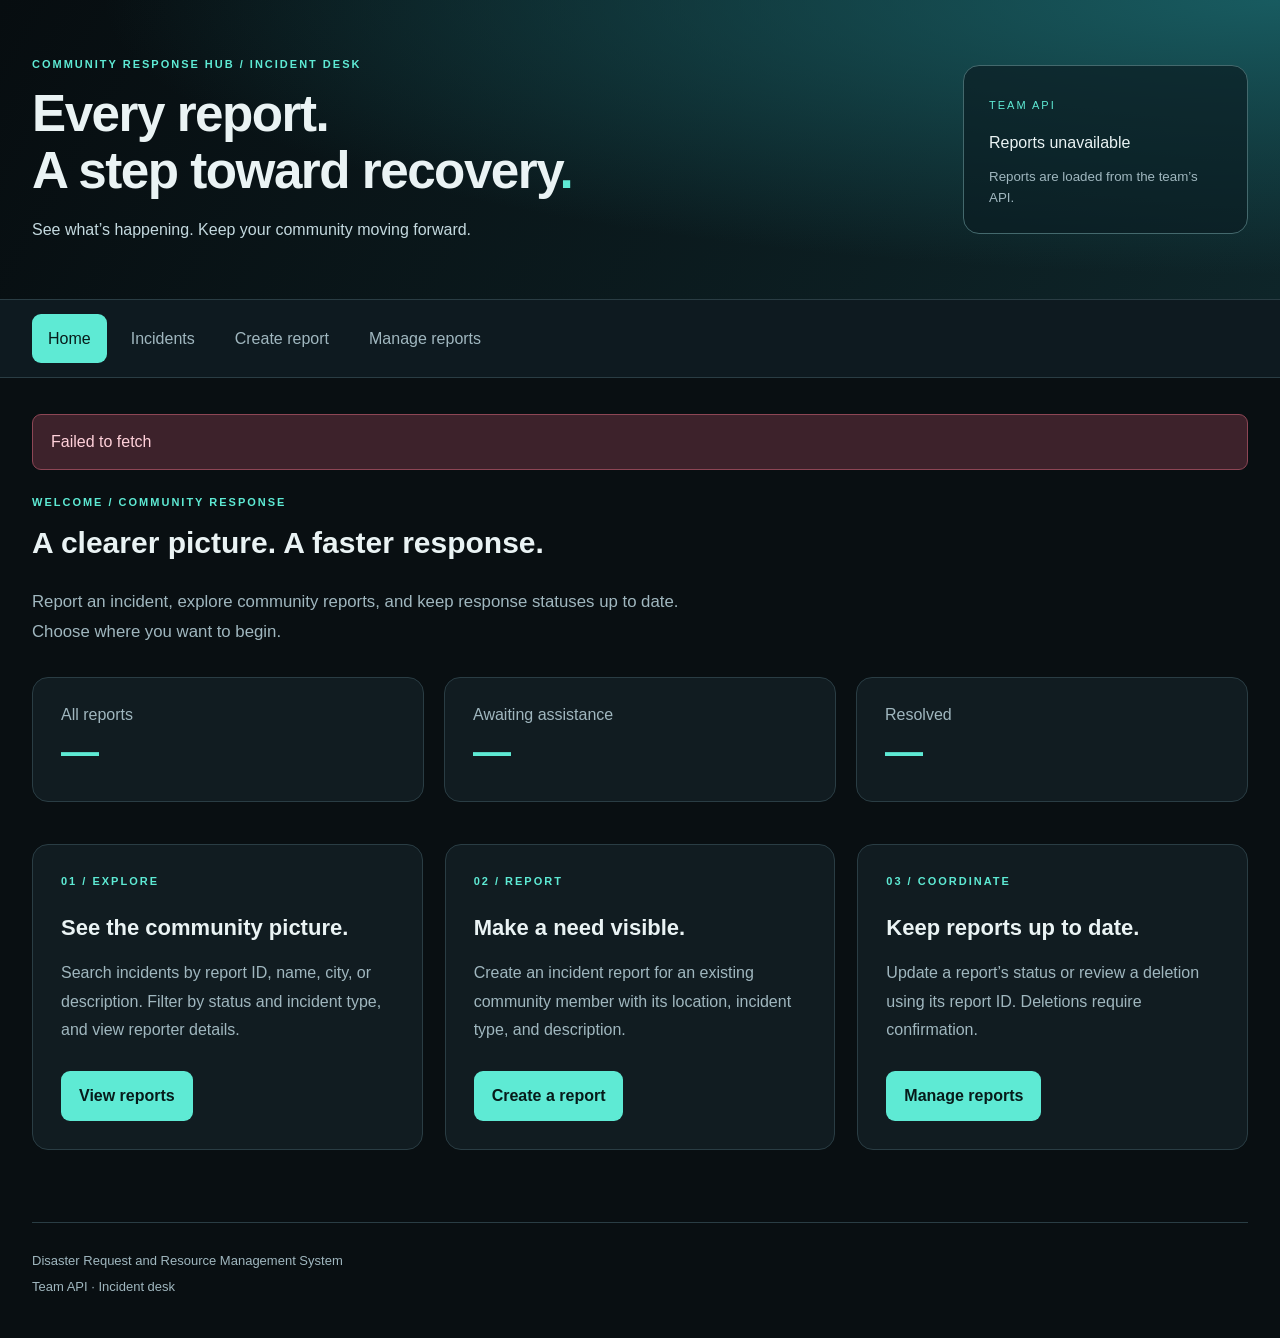
==== commit c174e62e: "Update index.html" ====
--- a/frontend/index.html
+++ b/frontend/index.html
@@ -41,7 +41,6 @@
     <p id="notice" class="message" role="status" hidden></p>
     <p id="error" class="message error" role="alert" hidden></p>
 
-    <!-- HOME -->
     <section id="home" class="screen" aria-labelledby="home-title">
       <p class="eyebrow">WELCOME / COMMUNITY RESPONSE</p>
       <h2 id="home-title">A clearer picture. A faster response.</h2>
@@ -72,12 +71,10 @@
         <article class="panel home-action">
           <p class="eyebrow">01 / EXPLORE</p>
           <h3>See the community picture.</h3>
-
           <p class="muted">
             Search incidents by report ID, name, city, or description.
             Filter by status and incident type, and view reporter details.
           </p>
-
           <button class="primary-button" data-screen="browse">
             View reports
           </button>
@@ -86,12 +83,10 @@
         <article class="panel home-action">
           <p class="eyebrow">02 / REPORT</p>
           <h3>Make a need visible.</h3>
-
-          <p class="muted">
-            Create an incident report using a community member’s ID,
-            location, incident type, and description.
-          </p>
-
+          <p class="muted">
+            Create an incident report for an existing community member
+            with its location, incident type, and description.
+          </p>
           <button class="primary-button" data-screen="create">
             Create a report
           </button>
@@ -100,12 +95,10 @@
         <article class="panel home-action">
           <p class="eyebrow">03 / COORDINATE</p>
           <h3>Keep reports up to date.</h3>
-
           <p class="muted">
             Update a report’s status or review a deletion using its
             report ID. Deletions require confirmation.
           </p>
-
           <button class="primary-button" data-screen="manage">
             Manage reports
           </button>
@@ -113,13 +106,11 @@
       </div>
     </section>
 
-    <!-- READ AND SEARCH -->
     <section id="browse" class="screen" hidden>
       <div class="section-heading">
         <div>
           <p class="eyebrow">01 / COMMUNITY OVERVIEW</p>
           <h2>Incident reports</h2>
-
           <p class="muted">
             Reports and the community members behind them.
           </p>
@@ -154,9 +145,7 @@
           </select>
         </label>
 
-        <button type="reset" class="secondary-button">
-          Clear
-        </button>
+        <button type="reset" class="secondary-button">Clear</button>
       </form>
 
       <p id="count" class="muted" aria-live="polite"></p>
@@ -166,7 +155,6 @@
           <caption class="sr-only">
             Incident reports with community member details
           </caption>
-
           <thead>
             <tr>
               <th>Report</th>
@@ -176,19 +164,17 @@
               <th>Actions</th>
             </tr>
           </thead>
-
           <tbody id="rows"></tbody>
         </table>
       </div>
     </section>
 
-    <!-- CREATE -->
     <section id="create" class="screen" hidden>
       <p class="eyebrow">02 / REPORT AN INCIDENT</p>
       <h2>Make it visible.</h2>
 
       <p class="muted">
-        Enter a community member’s numeric ID and tell us where help is needed.
+        Choose an existing community member and tell us where help is needed.
       </p>
 
       <p class="write-note message"></p>
@@ -196,25 +182,15 @@
       <form id="create-form" class="panel">
         <div class="form-grid">
           <label>
-            Community member ID
-            <input
-              name="member_id"
-              id="member"
-              type="number"
-              min="1"
-              step="1"
-              required
-              placeholder="Enter member ID"
-            />
+            Community member
+            <select name="member_id" id="member" required>
+              <option value="">Loading members…</option>
+            </select>
           </label>
 
           <label>
             Incident type
-            <select
-              name="type"
-              id="create-type"
-              required
-            ></select>
+            <select name="type" id="create-type" required></select>
           </label>
 
           <label>
@@ -304,7 +280,6 @@
       </form>
     </section>
 
-    <!-- UPDATE AND DELETE -->
     <section id="manage" class="screen" hidden>
       <p class="eyebrow">03 / COORDINATOR WORKSPACE</p>
       <h2>Keep the response moving.</h2>
@@ -332,11 +307,7 @@
 
           <label>
             New status
-            <select
-              name="status"
-              id="update-status"
-              required
-            ></select>
+            <select name="status" id="update-status" required></select>
           </label>
 
           <p class="muted">Only the status will change.</p>
@@ -379,24 +350,17 @@
     </noscript>
   </main>
 
-  <!-- REPORT DETAILS -->
   <dialog id="details" aria-labelledby="details-title">
     <div class="dialog-heading">
       <h2 id="details-title">Report details</h2>
-
-      <button id="close-details" class="secondary-button">
-        Close
-      </button>
+      <button id="close-details" class="secondary-button">Close</button>
     </div>
-
     <div id="details-body"></div>
   </dialog>
 
-  <!-- DELETE CONFIRMATION -->
   <dialog id="confirm" aria-labelledby="confirm-title">
     <p class="eyebrow">PLEASE CONFIRM</p>
     <h2 id="confirm-title">Delete incident report?</h2>
-
     <p id="delete-description"></p>
     <p>Linked help requests will also be deleted. This cannot be undone.</p>
     <p id="delete-error" class="message error" role="alert" hidden></p>
@@ -405,7 +369,6 @@
       <button id="cancel-delete" class="secondary-button" autofocus>
         Cancel
       </button>
-
       <button id="confirm-delete" class="delete-button">
         Delete report
       </button>
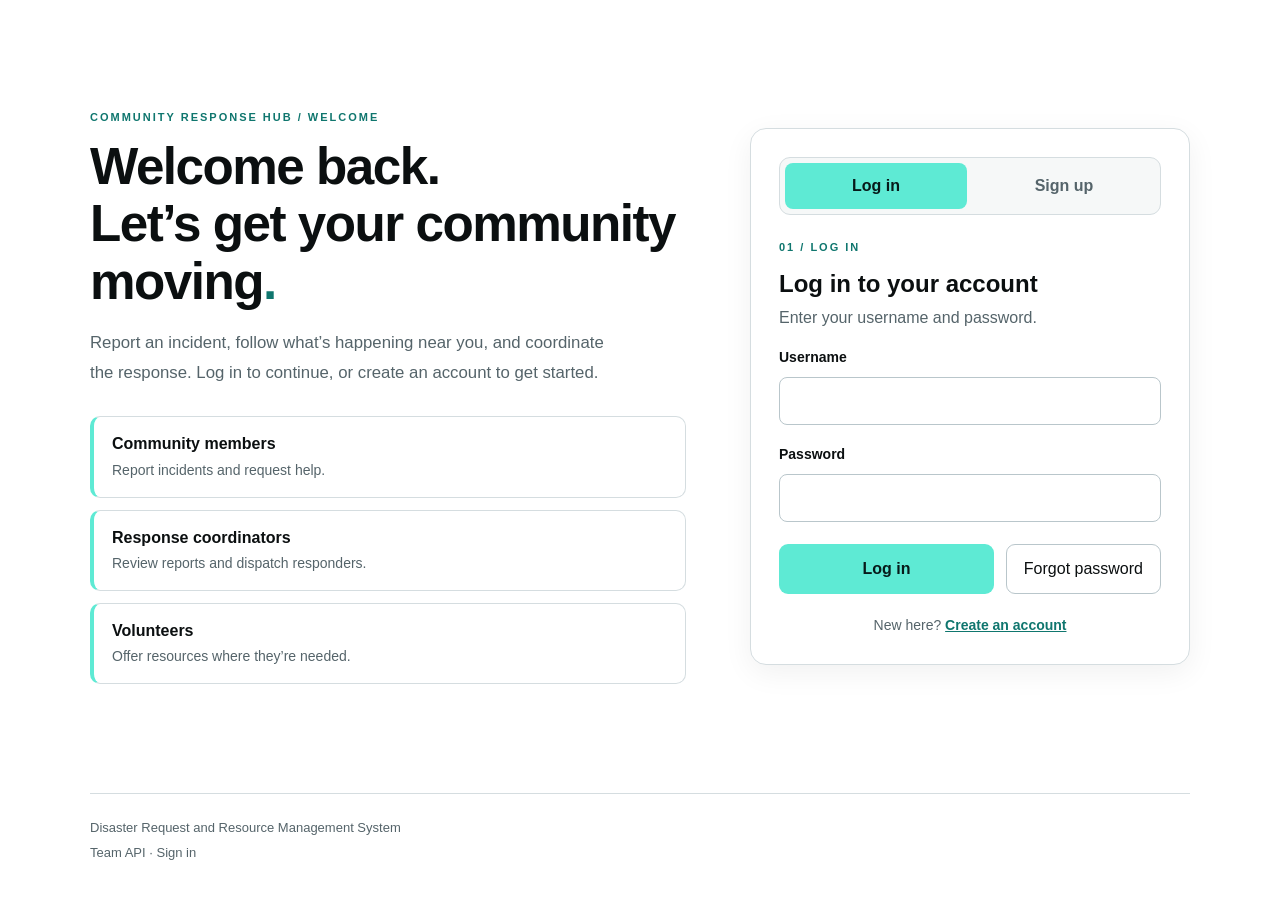
==== commit 1e2f33ea: "login.html, updated api.js and main.js, updated main.py, touched index.html" ====
--- a/frontend/index.html
+++ b/frontend/index.html
@@ -34,6 +34,7 @@
       <button data-screen="browse">Incidents</button>
       <button data-screen="create">Create report</button>
       <button data-screen="manage">Manage reports</button>
+      <button id="logout" class="secondary-button">Log out</button>
     </div>
   </nav>
 
--- a/frontend/style.css
+++ b/frontend/style.css
@@ -183,6 +183,11 @@
 .navigation button[aria-current="page"] {
   background: var(--teal);
   color: #071b1a;
+}
+
+.navigation .logout-button {
+  margin-left: auto;
+  border: 1px solid var(--border);
 }
 
 main {
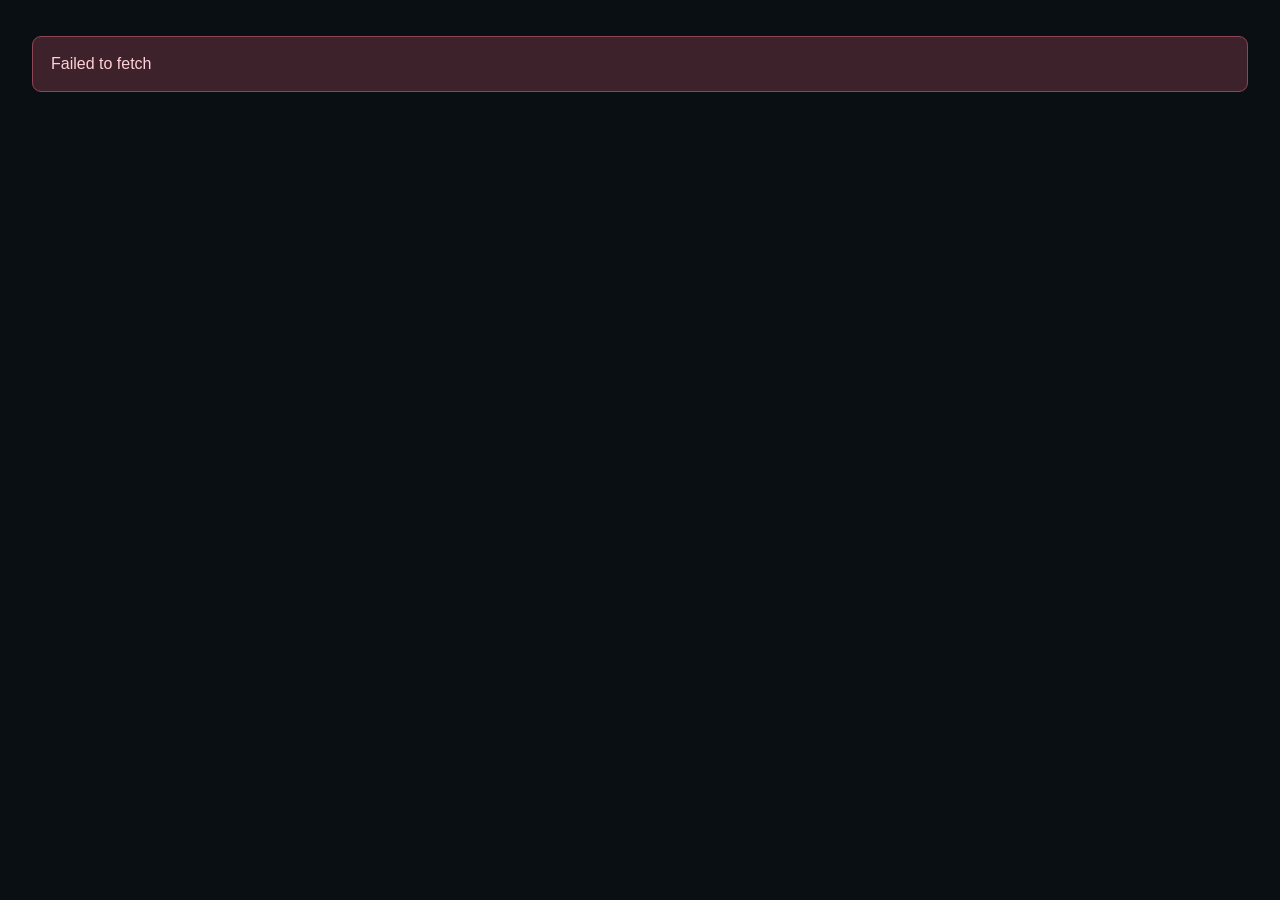
==== commit ec3a9fe5: "cut down most of index.html's legacy code and deleetd main.js since none of the other frontend files" ====
--- a/frontend/index.html
+++ b/frontend/index.html
@@ -4,381 +4,71 @@
   <meta charset="UTF-8" />
   <meta name="viewport" content="width=device-width, initial-scale=1" />
   <meta name="color-scheme" content="dark" />
-  <title>Disaster Response | Incident Desk</title>
+  <title>Disaster Response</title>
   <link rel="stylesheet" href="style.css" />
-  <script type="module" src="main.js"></script>
 </head>
 
+<!--
+  Entry point / role router.
+  Each role has its own page; this one only works out who is signed in and
+  forwards them. Responders and Volunteers stay here until their pages exist.
+-->
 <body>
-  <a href="#main" class="skip-link">Skip to content</a>
-
-  <header class="hero">
-    <div class="hero-inner">
-      <div>
-        <p class="eyebrow">COMMUNITY RESPONSE HUB / INCIDENT DESK</p>
-        <h1>Every report.<br />A step toward recovery<span>.</span></h1>
-        <p>See what’s happening. Keep your community moving forward.</p>
-      </div>
-
-      <div class="mode-card">
-        <span class="mode-badge">TEAM API</span>
-        <p id="connection" role="status">Connecting…</p>
-        <small>Reports are loaded from the team’s API.</small>
-      </div>
-    </div>
-  </header>
-
-  <nav class="navigation" aria-label="Main navigation">
-    <div class="nav-inner">
-      <button data-screen="home" aria-current="page">Home</button>
-      <button data-screen="browse">Incidents</button>
-      <button data-screen="create">Create report</button>
-      <button data-screen="manage">Manage reports</button>
-      <button id="logout" class="secondary-button">Log out</button>
-    </div>
-  </nav>
-
   <main id="main" tabindex="-1">
-    <p id="notice" class="message" role="status" hidden></p>
+    <p id="status" class="muted" role="status">Checking your account…</p>
     <p id="error" class="message error" role="alert" hidden></p>
 
-    <section id="home" class="screen" aria-labelledby="home-title">
-      <p class="eyebrow">WELCOME / COMMUNITY RESPONSE</p>
-      <h2 id="home-title">A clearer picture. A faster response.</h2>
-
-      <p class="home-intro muted">
-        Report an incident, explore community reports, and keep response
-        statuses up to date. Choose where you want to begin.
+    <section id="placeholder" class="panel" hidden>
+      <p class="eyebrow">COMMUNITY RESPONSE HUB</p>
+      <h2>Welcome, <span id="account-name"></span>.</h2>
+      <p class="muted">
+        The <strong id="account-role"></strong> page is coming soon.
       </p>
-
-      <div class="stats-grid" aria-label="Incident overview">
-        <div class="stat-card">
-          <span>All reports</span>
-          <strong id="total">—</strong>
-        </div>
-
-        <div class="stat-card">
-          <span>Awaiting assistance</span>
-          <strong id="pending">—</strong>
-        </div>
-
-        <div class="stat-card">
-          <span>Resolved</span>
-          <strong id="resolved">—</strong>
-        </div>
-      </div>
-
-      <div class="home-actions">
-        <article class="panel home-action">
-          <p class="eyebrow">01 / EXPLORE</p>
-          <h3>See the community picture.</h3>
-          <p class="muted">
-            Search incidents by report ID, name, city, or description.
-            Filter by status and incident type, and view reporter details.
-          </p>
-          <button class="primary-button" data-screen="browse">
-            View reports
-          </button>
-        </article>
-
-        <article class="panel home-action">
-          <p class="eyebrow">02 / REPORT</p>
-          <h3>Make a need visible.</h3>
-          <p class="muted">
-            Create an incident report for an existing community member
-            with its location, incident type, and description.
-          </p>
-          <button class="primary-button" data-screen="create">
-            Create a report
-          </button>
-        </article>
-
-        <article class="panel home-action">
-          <p class="eyebrow">03 / COORDINATE</p>
-          <h3>Keep reports up to date.</h3>
-          <p class="muted">
-            Update a report’s status or review a deletion using its
-            report ID. Deletions require confirmation.
-          </p>
-          <button class="primary-button" data-screen="manage">
-            Manage reports
-          </button>
-        </article>
-      </div>
-    </section>
-
-    <section id="browse" class="screen" hidden>
-      <div class="section-heading">
-        <div>
-          <p class="eyebrow">01 / COMMUNITY OVERVIEW</p>
-          <h2>Incident reports</h2>
-          <p class="muted">
-            Reports and the community members behind them.
-          </p>
-        </div>
-
-        <button id="refresh" class="secondary-button">
-          Refresh reports
-        </button>
-      </div>
-
-      <form id="filters" class="filter-bar">
-        <label>
-          Search reports
-          <input
-            id="query"
-            type="search"
-            placeholder="Report ID, name, city or description"
-          />
-        </label>
-
-        <label>
-          Status
-          <select id="status-filter">
-            <option value="">All statuses</option>
-          </select>
-        </label>
-
-        <label>
-          Incident type
-          <select id="type-filter">
-            <option value="">All types</option>
-          </select>
-        </label>
-
-        <button type="reset" class="secondary-button">Clear</button>
-      </form>
-
-      <p id="count" class="muted" aria-live="polite"></p>
-
-      <div class="table-wrap">
-        <table>
-          <caption class="sr-only">
-            Incident reports with community member details
-          </caption>
-          <thead>
-            <tr>
-              <th>Report</th>
-              <th>Community member</th>
-              <th>Location</th>
-              <th>Status</th>
-              <th>Actions</th>
-            </tr>
-          </thead>
-          <tbody id="rows"></tbody>
-        </table>
-      </div>
-    </section>
-
-    <section id="create" class="screen" hidden>
-      <p class="eyebrow">02 / REPORT AN INCIDENT</p>
-      <h2>Make it visible.</h2>
-
-      <p class="muted">
-        Choose an existing community member and tell us where help is needed.
-      </p>
-
-      <p class="write-note message"></p>
-
-      <form id="create-form" class="panel">
-        <div class="form-grid">
-          <label>
-            Community member
-            <select name="member_id" id="member" required>
-              <option value="">Loading members…</option>
-            </select>
-          </label>
-
-          <label>
-            Incident type
-            <select name="type" id="create-type" required></select>
-          </label>
-
-          <label>
-            Street address
-            <input
-              name="address"
-              required
-              maxlength="300"
-              autocomplete="street-address"
-            />
-          </label>
-
-          <label>
-            City
-            <input
-              name="city"
-              required
-              maxlength="100"
-              autocomplete="address-level2"
-            />
-          </label>
-
-          <label>
-            State
-            <input
-              name="state"
-              required
-              maxlength="100"
-              autocomplete="address-level1"
-            />
-          </label>
-
-          <label>
-            Latitude
-            <input
-              name="latitude"
-              type="number"
-              step="any"
-              min="-90"
-              max="90"
-              required
-              placeholder="37.2296"
-            />
-          </label>
-
-          <label>
-            Longitude
-            <input
-              name="longitude"
-              type="number"
-              step="any"
-              min="-180"
-              max="180"
-              required
-              placeholder="-80.4139"
-            />
-          </label>
-
-          <label>
-            Image URL (optional)
-            <input
-              name="image_url"
-              type="url"
-              placeholder="https://example.com/photo.jpg"
-            />
-          </label>
-
-          <label class="full">
-            Description
-            <textarea
-              name="description"
-              required
-              maxlength="5000"
-              rows="4"
-            ></textarea>
-          </label>
-        </div>
-
-        <p class="muted">
-          New reports start as Pending Assistance.
-          Coordinates use decimal degrees.
-        </p>
-
-        <button type="submit" class="primary-button" data-write>
-          Create report
-        </button>
-      </form>
-    </section>
-
-    <section id="manage" class="screen" hidden>
-      <p class="eyebrow">03 / COORDINATOR WORKSPACE</p>
-      <h2>Keep the response moving.</h2>
-
-      <p class="muted">
-        Update a report’s status or delete a report using its ID.
-      </p>
-
-      <p class="write-note message"></p>
-
-      <div class="manage-grid">
-        <form id="update-form" class="panel">
-          <h3>Update report status</h3>
-
-          <label>
-            Report ID
-            <input
-              name="report_id"
-              type="number"
-              min="1"
-              step="1"
-              required
-            />
-          </label>
-
-          <label>
-            New status
-            <select name="status" id="update-status" required></select>
-          </label>
-
-          <p class="muted">Only the status will change.</p>
-
-          <button type="submit" class="primary-button" data-write>
-            Save status
-          </button>
-        </form>
-
-        <form id="delete-form" class="panel danger-panel">
-          <h3>Delete a report</h3>
-
-          <label>
-            Report ID
-            <input
-              name="report_id"
-              type="number"
-              min="1"
-              step="1"
-              required
-            />
-          </label>
-
-          <p class="muted">
-            Deletion also removes linked help requests under the current
-            database rules. You’ll confirm before deleting.
-          </p>
-
-          <button type="submit" class="delete-button" data-write>
-            Review deletion
-          </button>
-        </form>
-      </div>
+      <button id="logout" class="secondary-button">Log out</button>
     </section>
 
     <noscript>
-      <p class="message error">
-        Enable JavaScript to use the incident desk.
-      </p>
+      <p class="message error">Enable JavaScript to continue.</p>
     </noscript>
   </main>
 
-  <dialog id="details" aria-labelledby="details-title">
-    <div class="dialog-heading">
-      <h2 id="details-title">Report details</h2>
-      <button id="close-details" class="secondary-button">Close</button>
-    </div>
-    <div id="details-body"></div>
-  </dialog>
+  <script type="module">
+    import { getCurrentUser, logout } from "./api.js";
 
-  <dialog id="confirm" aria-labelledby="confirm-title">
-    <p class="eyebrow">PLEASE CONFIRM</p>
-    <h2 id="confirm-title">Delete incident report?</h2>
-    <p id="delete-description"></p>
-    <p>Linked help requests will also be deleted. This cannot be undone.</p>
-    <p id="delete-error" class="message error" role="alert" hidden></p>
+    // Keep in sync with ROLE_HOME in login.html.
+    const ROLE_HOME = {
+      "Community Member": "community-member.html",
+      "Response Coordinator": "coordinator-index.html",
+    };
 
-    <div class="form-actions">
-      <button id="cancel-delete" class="secondary-button" autofocus>
-        Cancel
-      </button>
-      <button id="confirm-delete" class="delete-button">
-        Delete report
-      </button>
-    </div>
-  </dialog>
+    const $ = (selector) => document.querySelector(selector);
 
-  <footer>
-    <p>Disaster Request and Resource Management System</p>
-    <p id="footer-mode">Team API · Incident desk</p>
-  </footer>
+    $("#logout").addEventListener("click", async () => {
+      try { await logout(); } catch { /* leave anyway */ }
+      window.location.replace("login.html");
+    });
+
+    try {
+      const user = await getCurrentUser();
+      if (!user) {
+        window.location.replace("login.html");
+      } else if (ROLE_HOME[user.role]) {
+        window.location.replace(ROLE_HOME[user.role]);
+      } else {
+        $("#account-name").textContent = `${user.first_name} ${user.last_name}`;
+        $("#account-role").textContent = user.role ?? "requested";
+        $("#status").hidden = true;
+        $("#placeholder").hidden = false;
+      }
+    } catch (error) {
+      if (error.status === 401 || error.status === 403) {
+        window.location.replace("login.html");
+      } else {
+        $("#status").hidden = true;
+        $("#error").textContent = error.message;
+        $("#error").hidden = false;
+      }
+    }
+  </script>
 </body>
 </html>
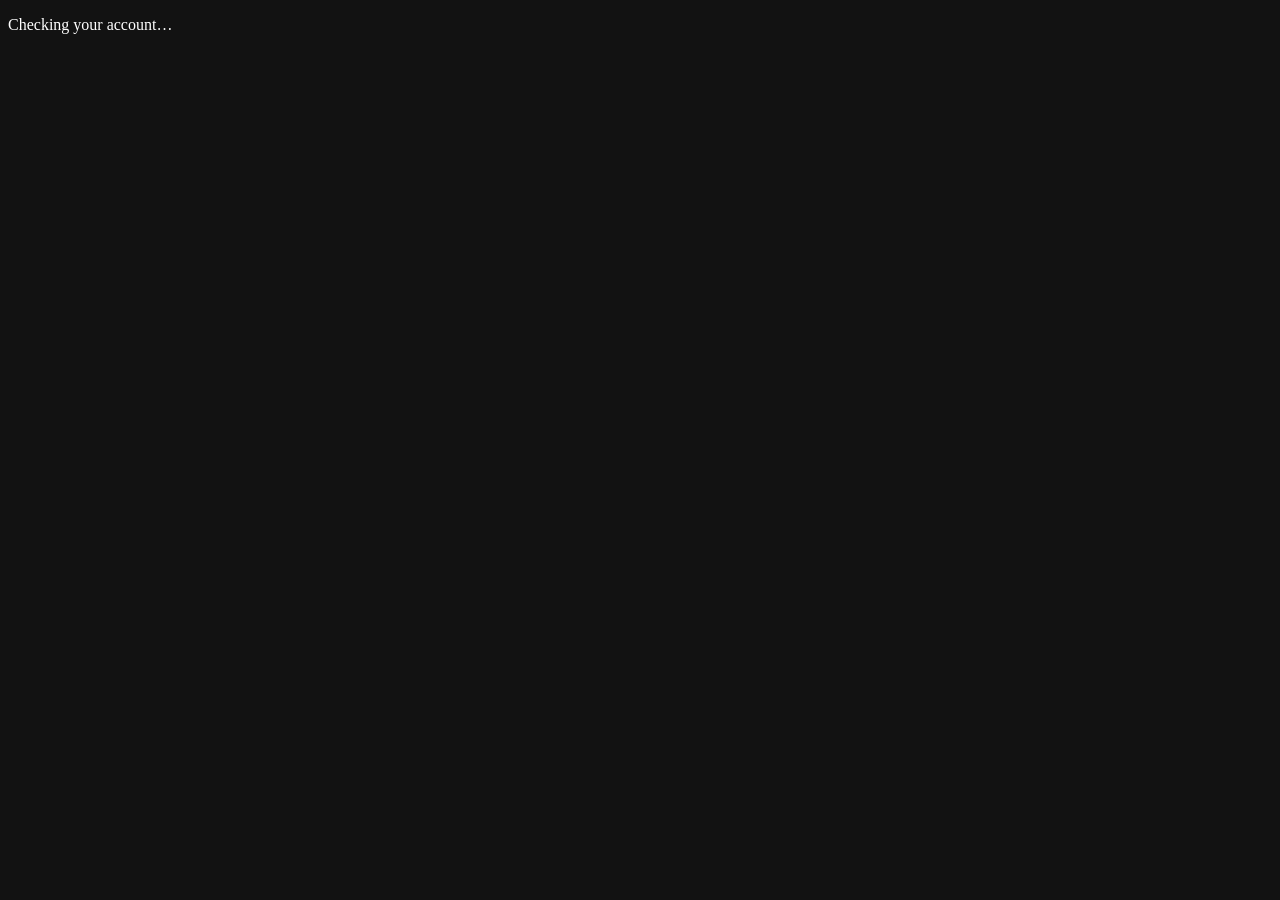
==== commit 4ced719f: "fixed the bug that came up in the password reset" ====
--- a/frontend/index.html
+++ b/frontend/index.html
@@ -5,7 +5,7 @@
   <meta name="viewport" content="width=device-width, initial-scale=1" />
   <meta name="color-scheme" content="dark" />
   <title>Disaster Response</title>
-  <link rel="stylesheet" href="style.css" />
+  <link rel="stylesheet" href="/assets/style.css" />
 </head>
 
 <!--
@@ -33,25 +33,25 @@
   </main>
 
   <script type="module">
-    import { getCurrentUser, logout } from "./api.js";
+    import { getCurrentUser, logout } from "/assets/api.js";
 
     // Keep in sync with ROLE_HOME in login.html.
     const ROLE_HOME = {
-      "Community Member": "community-member.html",
-      "Response Coordinator": "coordinator-index.html",
+      "Community Member": "/community-member",
+      "Response Coordinator": "/coordinator",
     };
 
     const $ = (selector) => document.querySelector(selector);
 
     $("#logout").addEventListener("click", async () => {
       try { await logout(); } catch { /* leave anyway */ }
-      window.location.replace("login.html");
+      window.location.replace("/login");
     });
 
     try {
       const user = await getCurrentUser();
       if (!user) {
-        window.location.replace("login.html");
+        window.location.replace("/login");
       } else if (ROLE_HOME[user.role]) {
         window.location.replace(ROLE_HOME[user.role]);
       } else {
@@ -62,7 +62,7 @@
       }
     } catch (error) {
       if (error.status === 401 || error.status === 403) {
-        window.location.replace("login.html");
+        window.location.replace("/login");
       } else {
         $("#status").hidden = true;
         $("#error").textContent = error.message;
